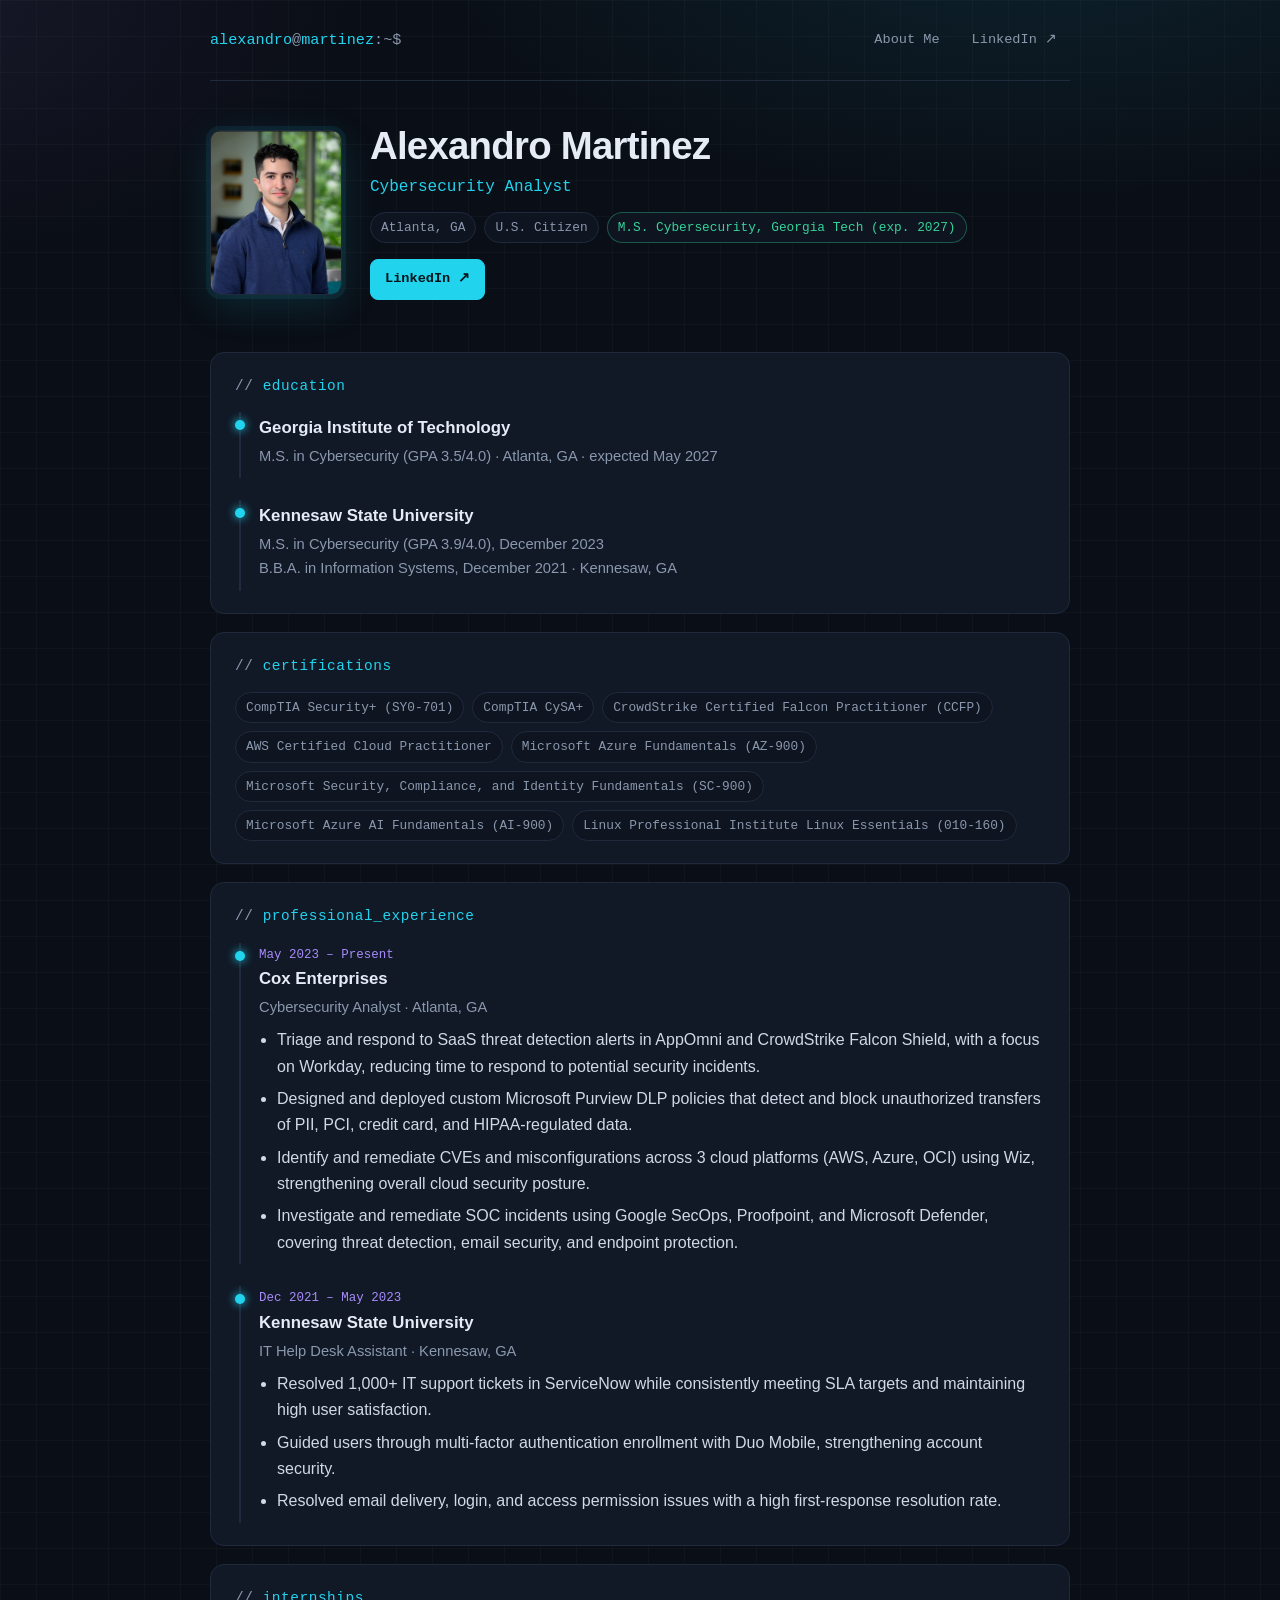
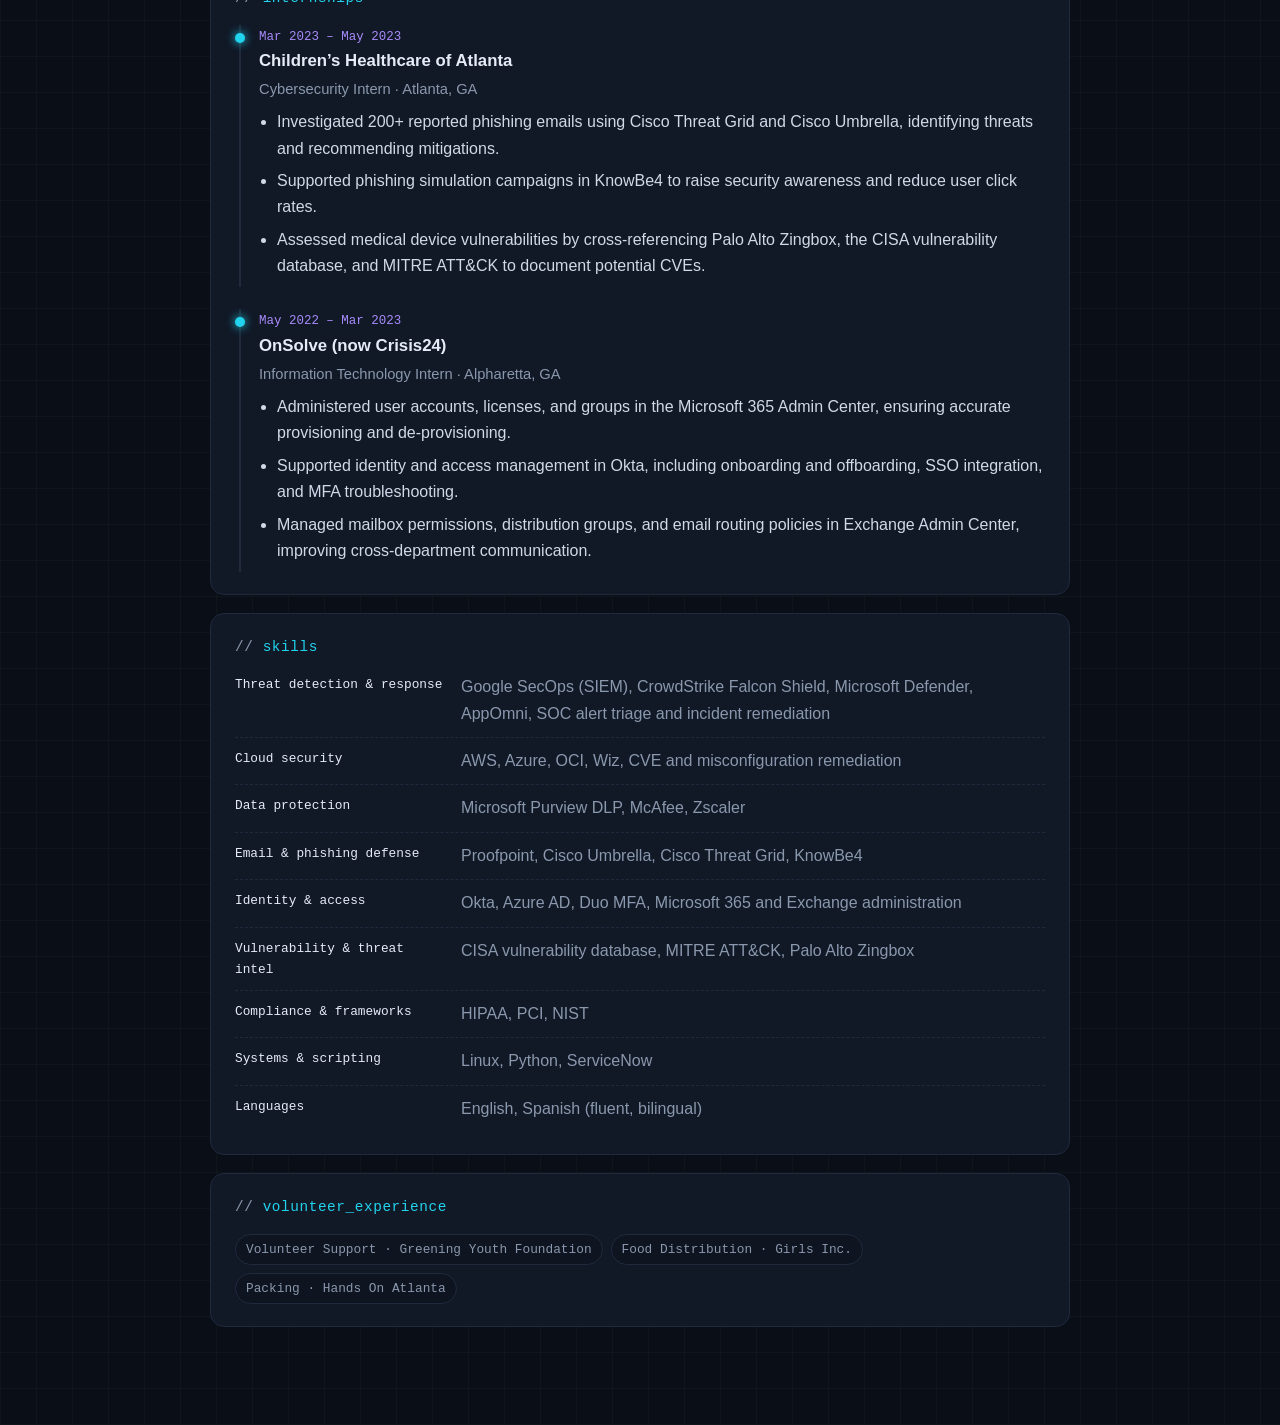
==== index.html @ a166cf9b "Update education and experience sections in index.html" ====
<!DOCTYPE html>
<html lang="en">
<head>
  <meta charset="utf-8">
  <meta name="viewport" content="width=device-width, initial-scale=1, viewport-fit=cover">
  <title>Alexandro Martinez</title>
  <link rel="stylesheet" href="style.css">
</head>
<body>
<div class="wrap">
  <header class="top">
    <a class="brand" href="index.html">alexandro<span>@</span>martinez<span>:~$</span></a>
    <nav>
      <a href="about.html">About Me</a>
      <a href="https://www.linkedin.com/in/alexandromartinez-cybersecurity" target="_blank" rel="noopener">LinkedIn ↗</a>
    </nav>
  </header>
  <div class="hero">
    <img src="IMG_0209.jpg" alt="Photo of Alexandro Martinez">
    <div>
      <h1>Alexandro Martinez</h1>
      <p class="tag">Cybersecurity Analyst</p>
      <ul class="chips">
      <li class="chip">Atlanta, GA</li>
      <li class="chip">U.S. Citizen</li>
      <li class="chip hl">M.S. Cybersecurity, Georgia Tech (exp. 2027)</li>
      </ul>
    <div class="btns">
      <a class="btn p" href="https://www.linkedin.com/in/alexandromartinez-cybersecurity" target="_blank" rel="noopener">LinkedIn ↗</a>
    </div>
    </div>
  </div>

  <section class="card">
    <h2>education</h2>
    <div class="job"><h3>Georgia Institute of Technology</h3><p class="sub">M.S. in Cybersecurity (GPA 3.5/4.0) · Atlanta, GA · expected May 2027</p></div>
    <div class="job"><h3>Kennesaw State University</h3><p class="sub">M.S. in Cybersecurity (GPA 3.9/4.0), December 2023<br>B.B.A. in Information Systems, December 2021 · Kennesaw, GA</p></div>
  </section>

  <section class="card">
    <h2>certifications</h2>
    <ul class="chips">
      <li class="chip">CompTIA Security+ (SY0-701)</li>
      <li class="chip">CompTIA CySA+</li>
      <li class="chip">CrowdStrike Certified Falcon Practitioner (CCFP)</li>
      <li class="chip">AWS Certified Cloud Practitioner</li>
      <li class="chip">Microsoft Azure Fundamentals (AZ-900)</li>
      <li class="chip">Microsoft Security, Compliance, and Identity Fundamentals (SC-900)</li>
      <li class="chip">Microsoft Azure AI Fundamentals (AI-900)</li>
      <li class="chip">Linux Professional Institute Linux Essentials (010-160)</li>
    </ul>
  </section>

  <section class="card">
    <h2>professional_experience</h2>
      <div class="job">
        <div class="when">May 2023 – Present</div>
        <h3>Cox Enterprises</h3>
        <p class="sub">Cybersecurity Analyst · Atlanta, GA</p>
        <ul class="b">
          <li>Triage and respond to SaaS threat detection alerts in AppOmni and CrowdStrike Falcon Shield, with a focus on Workday, reducing time to respond to potential security incidents.</li>
          <li>Designed and deployed custom Microsoft Purview DLP policies that detect and block unauthorized transfers of PII, PCI, credit card, and HIPAA-regulated data.</li>
          <li>Identify and remediate CVEs and misconfigurations across 3 cloud platforms (AWS, Azure, OCI) using Wiz, strengthening overall cloud security posture.</li>
          <li>Investigate and remediate SOC incidents using Google SecOps, Proofpoint, and Microsoft Defender, covering threat detection, email security, and endpoint protection.</li>
        </ul>
      </div>
      <div class="job">
        <div class="when">Dec 2021 – May 2023</div>
        <h3>Kennesaw State University</h3>
        <p class="sub">IT Help Desk Assistant · Kennesaw, GA</p>
        <ul class="b">
          <li>Resolved 1,000+ IT support tickets in ServiceNow while consistently meeting SLA targets and maintaining high user satisfaction.</li>
          <li>Guided users through multi-factor authentication enrollment with Duo Mobile, strengthening account security.</li>
          <li>Resolved email delivery, login, and access permission issues with a high first-response resolution rate.</li>
        </ul>
      </div>
  </section>

  <section class="card">
    <h2>internships</h2>
      <div class="job">
        <div class="when">Mar 2023 – May 2023</div>
        <h3>Children’s Healthcare of Atlanta</h3>
        <p class="sub">Cybersecurity Intern · Atlanta, GA</p>
        <ul class="b">
          <li>Investigated 200+ reported phishing emails using Cisco Threat Grid and Cisco Umbrella, identifying threats and recommending mitigations.</li>
          <li>Supported phishing simulation campaigns in KnowBe4 to raise security awareness and reduce user click rates.</li>
          <li>Assessed medical device vulnerabilities by cross-referencing Palo Alto Zingbox, the CISA vulnerability database, and MITRE ATT&amp;CK to document potential CVEs.</li>
        </ul>
      </div>
      <div class="job">
        <div class="when">May 2022 – Mar 2023</div>
        <h3>OnSolve (now Crisis24)</h3>
        <p class="sub">Information Technology Intern · Alpharetta, GA</p>
        <ul class="b">
          <li>Administered user accounts, licenses, and groups in the Microsoft 365 Admin Center, ensuring accurate provisioning and de-provisioning.</li>
          <li>Supported identity and access management in Okta, including onboarding and offboarding, SSO integration, and MFA troubleshooting.</li>
          <li>Managed mailbox permissions, distribution groups, and email routing policies in Exchange Admin Center, improving cross-department communication.</li>
        </ul>
      </div>
  </section>

  <section class="card">
    <h2>skills</h2>
      <div class="skill"><b>Threat detection &amp; response</b><span>Google SecOps (SIEM), CrowdStrike Falcon Shield, Microsoft Defender, AppOmni, SOC alert triage and incident remediation</span></div>
      <div class="skill"><b>Cloud security</b><span>AWS, Azure, OCI, Wiz, CVE and misconfiguration remediation</span></div>
      <div class="skill"><b>Data protection</b><span>Microsoft Purview DLP, McAfee, Zscaler</span></div>
      <div class="skill"><b>Email &amp; phishing defense</b><span>Proofpoint, Cisco Umbrella, Cisco Threat Grid, KnowBe4</span></div>
      <div class="skill"><b>Identity &amp; access</b><span>Okta, Azure AD, Duo MFA, Microsoft 365 and Exchange administration</span></div>
      <div class="skill"><b>Vulnerability &amp; threat intel</b><span>CISA vulnerability database, MITRE ATT&amp;CK, Palo Alto Zingbox</span></div>
      <div class="skill"><b>Compliance &amp; frameworks</b><span>HIPAA, PCI, NIST</span></div>
      <div class="skill"><b>Systems &amp; scripting</b><span>Linux, Python, ServiceNow</span></div>
      <div class="skill"><b>Languages</b><span>English, Spanish (fluent, bilingual)</span></div>
  </section>

  <section class="card">
    <h2>volunteer_experience</h2>
    <ul class="chips">
      <li class="chip">Volunteer Support · Greening Youth Foundation</li>
      <li class="chip">Food Distribution · Girls Inc.</li>
      <li class="chip">Packing · Hands On Atlanta</li>
    </ul>
  </section>
</div>
</body>
</html>
---- style.css ----
:root { --bg:#0a0e16; --panel:#111826; --panel2:#0e1420; --line:#1f2a3d; --text:#e5ecf6; --muted:#8a98ad; --cyan:#22d3ee; --violet:#a78bfa; --ok:#34d399; }
* { box-sizing: border-box; }
html { color-scheme: dark; background: var(--bg); }
body { margin:0; color:var(--text); font:16px/1.65 -apple-system,BlinkMacSystemFont,"Segoe UI",Inter,Helvetica,Arial,sans-serif;
  background: radial-gradient(900px 420px at 80% -80px, rgba(34,211,238,.10), transparent 70%), radial-gradient(700px 380px at -10% 0, rgba(167,139,250,.09), transparent 70%),
  linear-gradient(rgba(255,255,255,.025) 1px, transparent 1px) 0 0/100% 36px, linear-gradient(90deg, rgba(255,255,255,.025) 1px, transparent 1px) 0 0/36px 100%, var(--bg);
  padding-top: env(safe-area-inset-top,0px); padding-bottom: env(safe-area-inset-bottom,0px); min-height:100vh; }
.mono { font-family: ui-monospace,"SF Mono","Cascadia Code",Menlo,Consolas,monospace; }
.wrap { max-width:900px; margin:0 auto; padding:0 20px 80px; }
header.top { display:flex; align-items:center; justify-content:space-between; gap:16px; flex-wrap:wrap; padding:22px 0; border-bottom:1px solid var(--line); }
.brand { font-family:ui-monospace,Menlo,Consolas,monospace; color:var(--cyan); font-size:.95rem; text-decoration:none; }
.brand span { color:var(--muted); }
nav { display:flex; gap:6px; flex-wrap:wrap; }
nav a { font-family:ui-monospace,Menlo,Consolas,monospace; font-size:.85rem; color:var(--muted); text-decoration:none; padding:6px 12px; border:1px solid transparent; border-radius:6px; }
nav a:hover { color:var(--text); border-color:var(--line); }
nav a.on { color:var(--cyan); border-color:rgba(34,211,238,.35); background:rgba(34,211,238,.07); }
.hero { display:flex; gap:28px; align-items:center; flex-wrap:wrap; padding:44px 0 34px; }
.hero img { width:132px; aspect-ratio:4/5; height:auto; border-radius:10px; object-fit:cover; object-position:50% 20%; border:1px solid var(--line); box-shadow:0 0 0 4px rgba(34,211,238,.08), 0 10px 40px rgba(34,211,238,.15); }
h1 { font-size:2.4rem; line-height:1.1; margin:0 0 6px; letter-spacing:-.02em; }
.tag { font-family:ui-monospace,Menlo,Consolas,monospace; color:var(--cyan); margin:0 0 12px; }
.chips { display:flex; flex-wrap:wrap; gap:8px; margin:0; padding:0; list-style:none; }
.chip { font-family:ui-monospace,Menlo,Consolas,monospace; font-size:.8rem; padding:4px 10px; border:1px solid var(--line); border-radius:999px; background:var(--panel2); color:var(--muted); }
.chip.hl { color:var(--ok); border-color:rgba(52,211,153,.35); }
.btns { display:flex; gap:10px; flex-wrap:wrap; margin-top:16px; }
.btn { font-family:ui-monospace,Menlo,Consolas,monospace; font-size:.85rem; padding:8px 14px; border-radius:8px; text-decoration:none; border:1px solid var(--line); color:var(--text); background:var(--panel); }
.btn.p { background:var(--cyan); color:#04141a; border-color:var(--cyan); font-weight:600; }
.btn:hover { border-color:var(--cyan); }
section.card { background:var(--panel); border:1px solid var(--line); border-radius:14px; padding:22px 24px; margin:18px 0; }
h2 { font-family:ui-monospace,Menlo,Consolas,monospace; font-size:.9rem; font-weight:500; color:var(--cyan); margin:0 0 14px; letter-spacing:.04em; }
h2::before { content:"// "; color:var(--muted); }
h3 { font-size:1.05rem; margin:0; }
.sub { color:var(--muted); font-size:.92rem; margin:2px 0 8px; }
.job { border-left:2px solid var(--line); padding:2px 0 2px 18px; margin:0 0 22px 4px; position:relative; }
.job::before { content:""; position:absolute; left:-6px; top:8px; width:10px; height:10px; border-radius:50%; background:var(--cyan); box-shadow:0 0 10px var(--cyan); }
.job:last-child { margin-bottom:0; }
.when { font-family:ui-monospace,Menlo,Consolas,monospace; font-size:.78rem; color:var(--violet); }
ul.b { margin:8px 0 0; padding-left:18px; } ul.b li { margin-bottom:6px; color:#cfd9e8; }
.skill { display:grid; grid-template-columns:210px 1fr; gap:6px 16px; padding:10px 0; border-top:1px dashed var(--line); }
.skill:first-of-type { border-top:0; padding-top:0; }
.skill b { font-family:ui-monospace,Menlo,Consolas,monospace; font-size:.8rem; color:var(--text); font-weight:500; }
.skill span { color:var(--muted); }
.grid2 { display:grid; grid-template-columns:repeat(auto-fit,minmax(200px,1fr)); gap:12px; }
.mini { border:1px solid var(--line); border-radius:10px; padding:14px; background:var(--panel2); }
.mini b { display:block; color:var(--text); } .mini span { color:var(--muted); font-size:.92rem; }
.note { border:1px dashed rgba(34,211,238,.4); border-radius:10px; padding:14px 16px; color:var(--muted); }
label { display:block; font-family:ui-monospace,Menlo,Consolas,monospace; font-size:.8rem; color:var(--muted); margin:14px 0 6px; }
input[type=text], input[type=email], textarea { width:100%; background:var(--panel2); color:var(--text); border:1px solid var(--line); border-radius:8px; padding:10px 12px; font:inherit; }
input:focus, textarea:focus { outline:none; border-color:var(--cyan); box-shadow:0 0 0 3px rgba(34,211,238,.15); }
form .btn { margin-top:16px; cursor:pointer; }
a { color:var(--cyan); }
@media (max-width:620px){ .skill { grid-template-columns:1fr; } h1 { font-size:1.9rem; } }
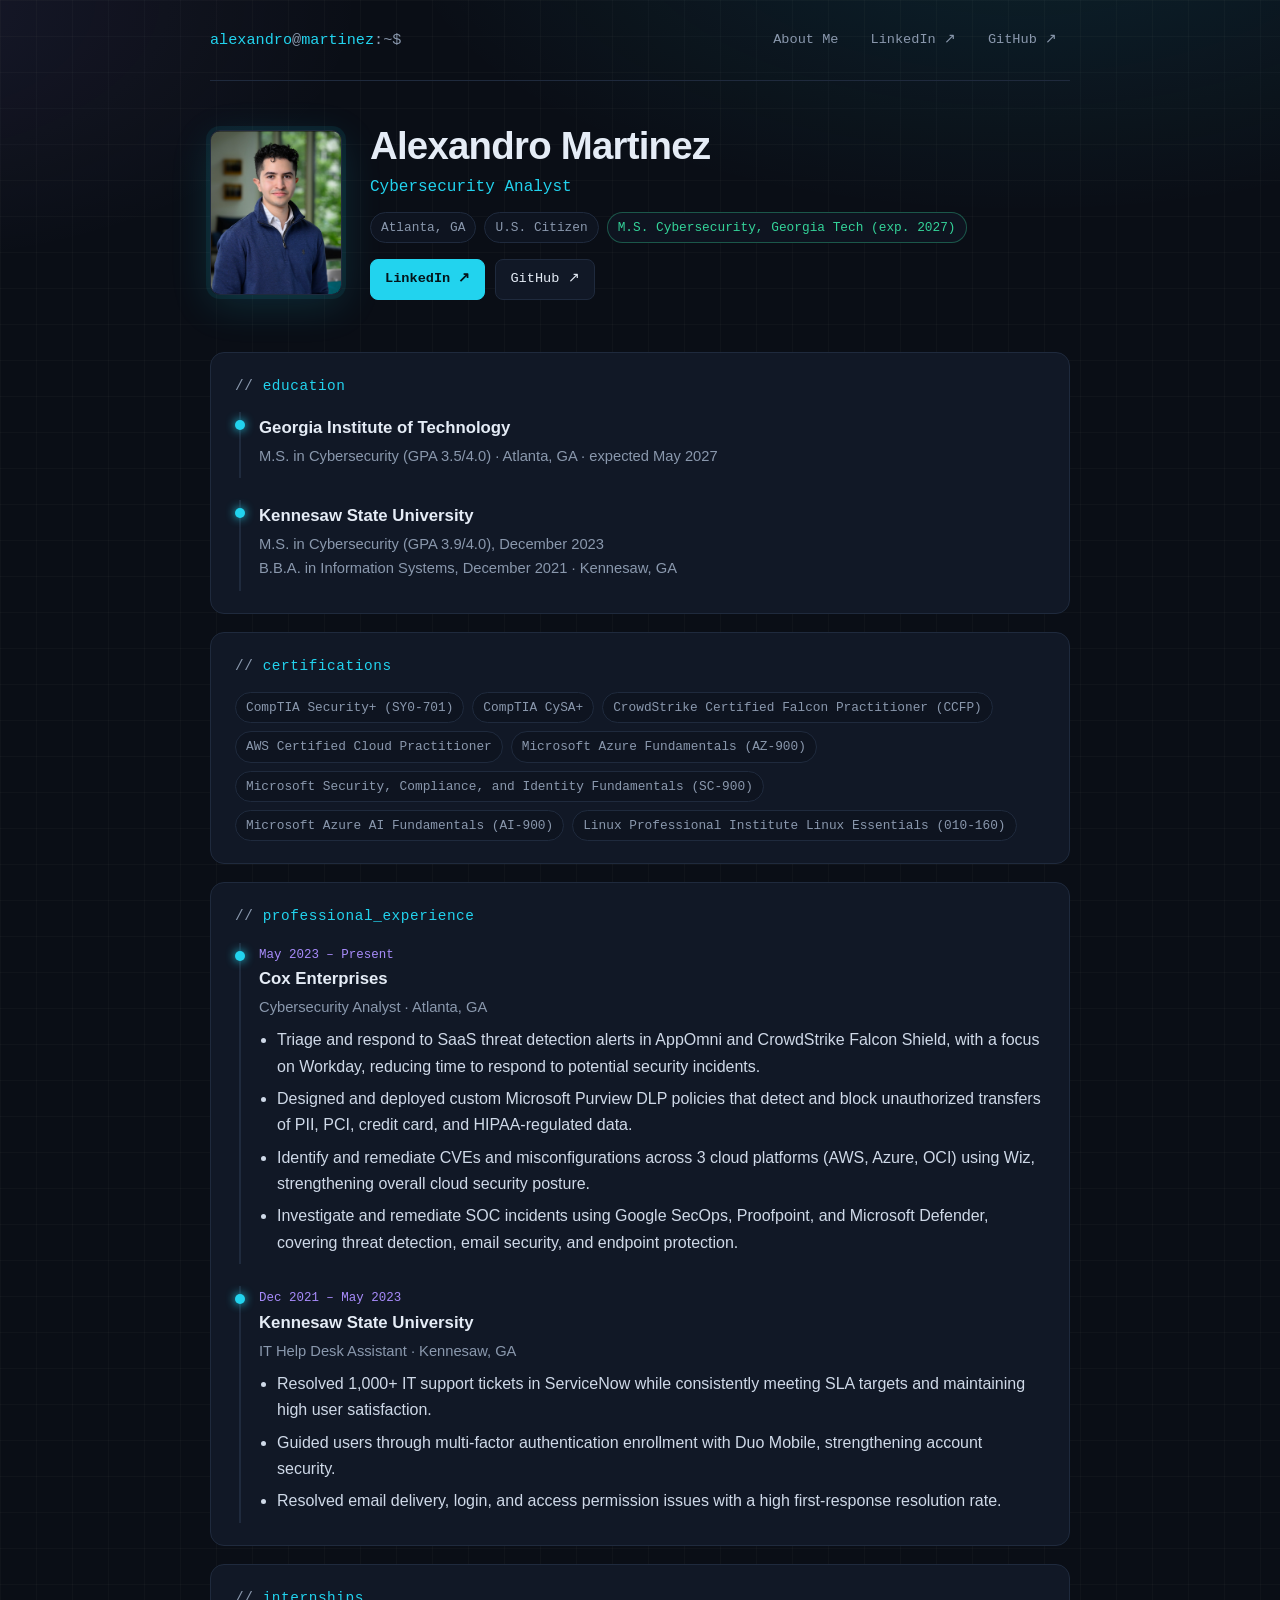
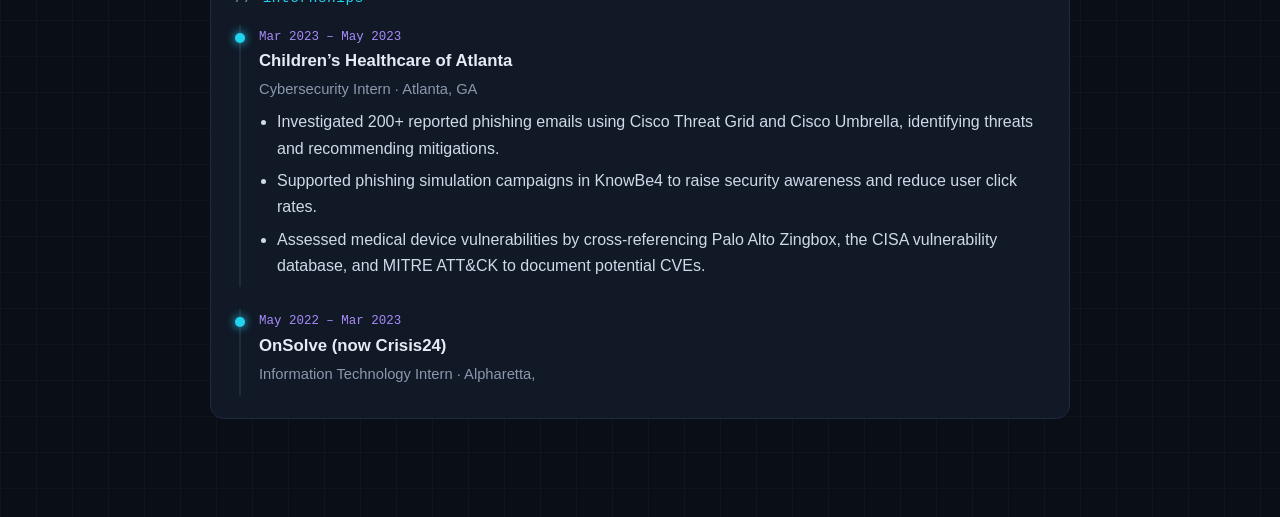
==== commit 73837b2d: "Update index.html" ====
--- a/index.html
+++ b/index.html
@@ -13,6 +13,7 @@
     <nav>
       <a href="about.html">About Me</a>
       <a href="https://www.linkedin.com/in/alexandromartinez-cybersecurity" target="_blank" rel="noopener">LinkedIn ↗</a>
+      <a href="https://github.com/alexandromartinez11" target="_blank" rel="noopener">GitHub ↗</a>
     </nav>
   </header>
   <div class="hero">
@@ -27,6 +28,7 @@
       </ul>
     <div class="btns">
       <a class="btn p" href="https://www.linkedin.com/in/alexandromartinez-cybersecurity" target="_blank" rel="noopener">LinkedIn ↗</a>
+      <a class="btn" href="https://github.com/alexandromartinez11" target="_blank" rel="noopener">GitHub ↗</a>
     </div>
     </div>
   </div>
@@ -91,36 +93,4 @@
       <div class="job">
         <div class="when">May 2022 – Mar 2023</div>
         <h3>OnSolve (now Crisis24)</h3>
-        <p class="sub">Information Technology Intern · Alpharetta, GA</p>
-        <ul class="b">
-          <li>Administered user accounts, licenses, and groups in the Microsoft 365 Admin Center, ensuring accurate provisioning and de-provisioning.</li>
-          <li>Supported identity and access management in Okta, including onboarding and offboarding, SSO integration, and MFA troubleshooting.</li>
-          <li>Managed mailbox permissions, distribution groups, and email routing policies in Exchange Admin Center, improving cross-department communication.</li>
-        </ul>
-      </div>
-  </section>
-
-  <section class="card">
-    <h2>skills</h2>
-      <div class="skill"><b>Threat detection &amp; response</b><span>Google SecOps (SIEM), CrowdStrike Falcon Shield, Microsoft Defender, AppOmni, SOC alert triage and incident remediation</span></div>
-      <div class="skill"><b>Cloud security</b><span>AWS, Azure, OCI, Wiz, CVE and misconfiguration remediation</span></div>
-      <div class="skill"><b>Data protection</b><span>Microsoft Purview DLP, McAfee, Zscaler</span></div>
-      <div class="skill"><b>Email &amp; phishing defense</b><span>Proofpoint, Cisco Umbrella, Cisco Threat Grid, KnowBe4</span></div>
-      <div class="skill"><b>Identity &amp; access</b><span>Okta, Azure AD, Duo MFA, Microsoft 365 and Exchange administration</span></div>
-      <div class="skill"><b>Vulnerability &amp; threat intel</b><span>CISA vulnerability database, MITRE ATT&amp;CK, Palo Alto Zingbox</span></div>
-      <div class="skill"><b>Compliance &amp; frameworks</b><span>HIPAA, PCI, NIST</span></div>
-      <div class="skill"><b>Systems &amp; scripting</b><span>Linux, Python, ServiceNow</span></div>
-      <div class="skill"><b>Languages</b><span>English, Spanish (fluent, bilingual)</span></div>
-  </section>
-
-  <section class="card">
-    <h2>volunteer_experience</h2>
-    <ul class="chips">
-      <li class="chip">Volunteer Support · Greening Youth Foundation</li>
-      <li class="chip">Food Distribution · Girls Inc.</li>
-      <li class="chip">Packing · Hands On Atlanta</li>
-    </ul>
-  </section>
-</div>
-</body>
-</html>
+        <p class="sub">Information Technology Intern · Alpharetta,
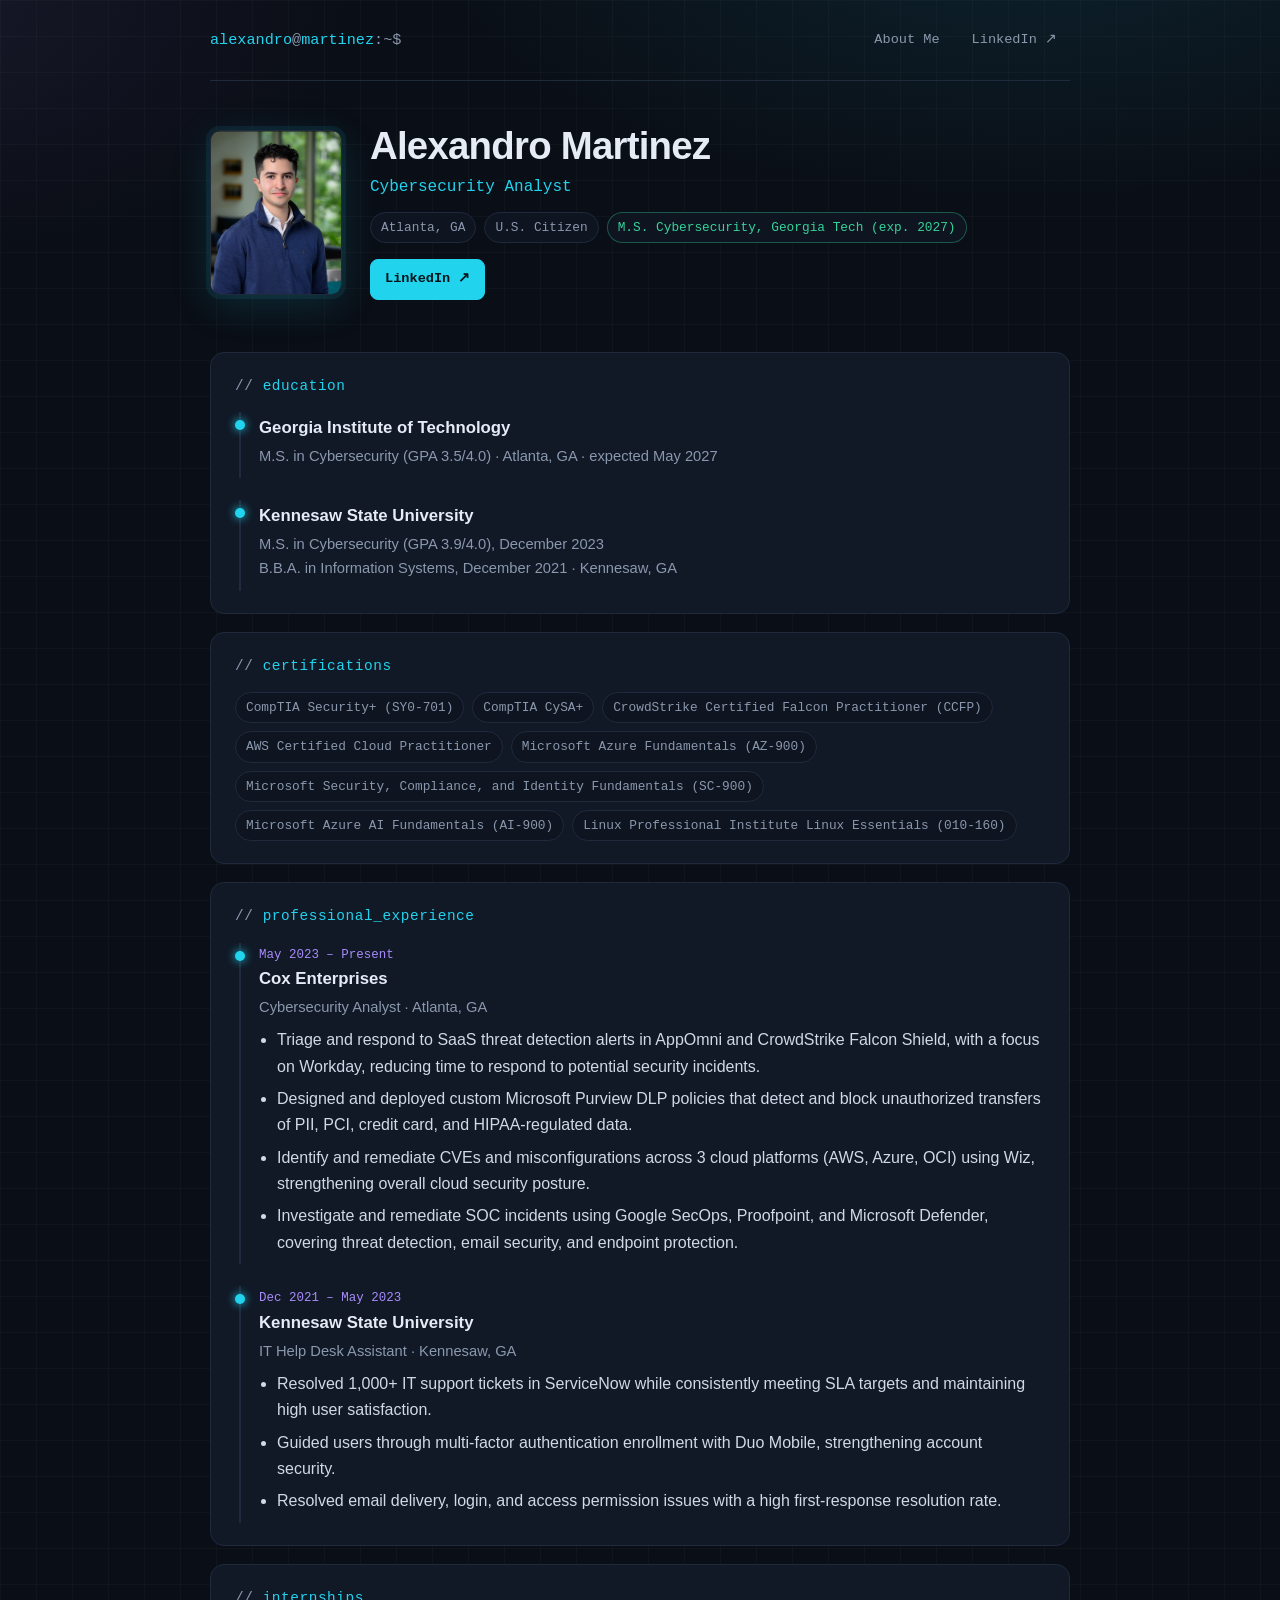
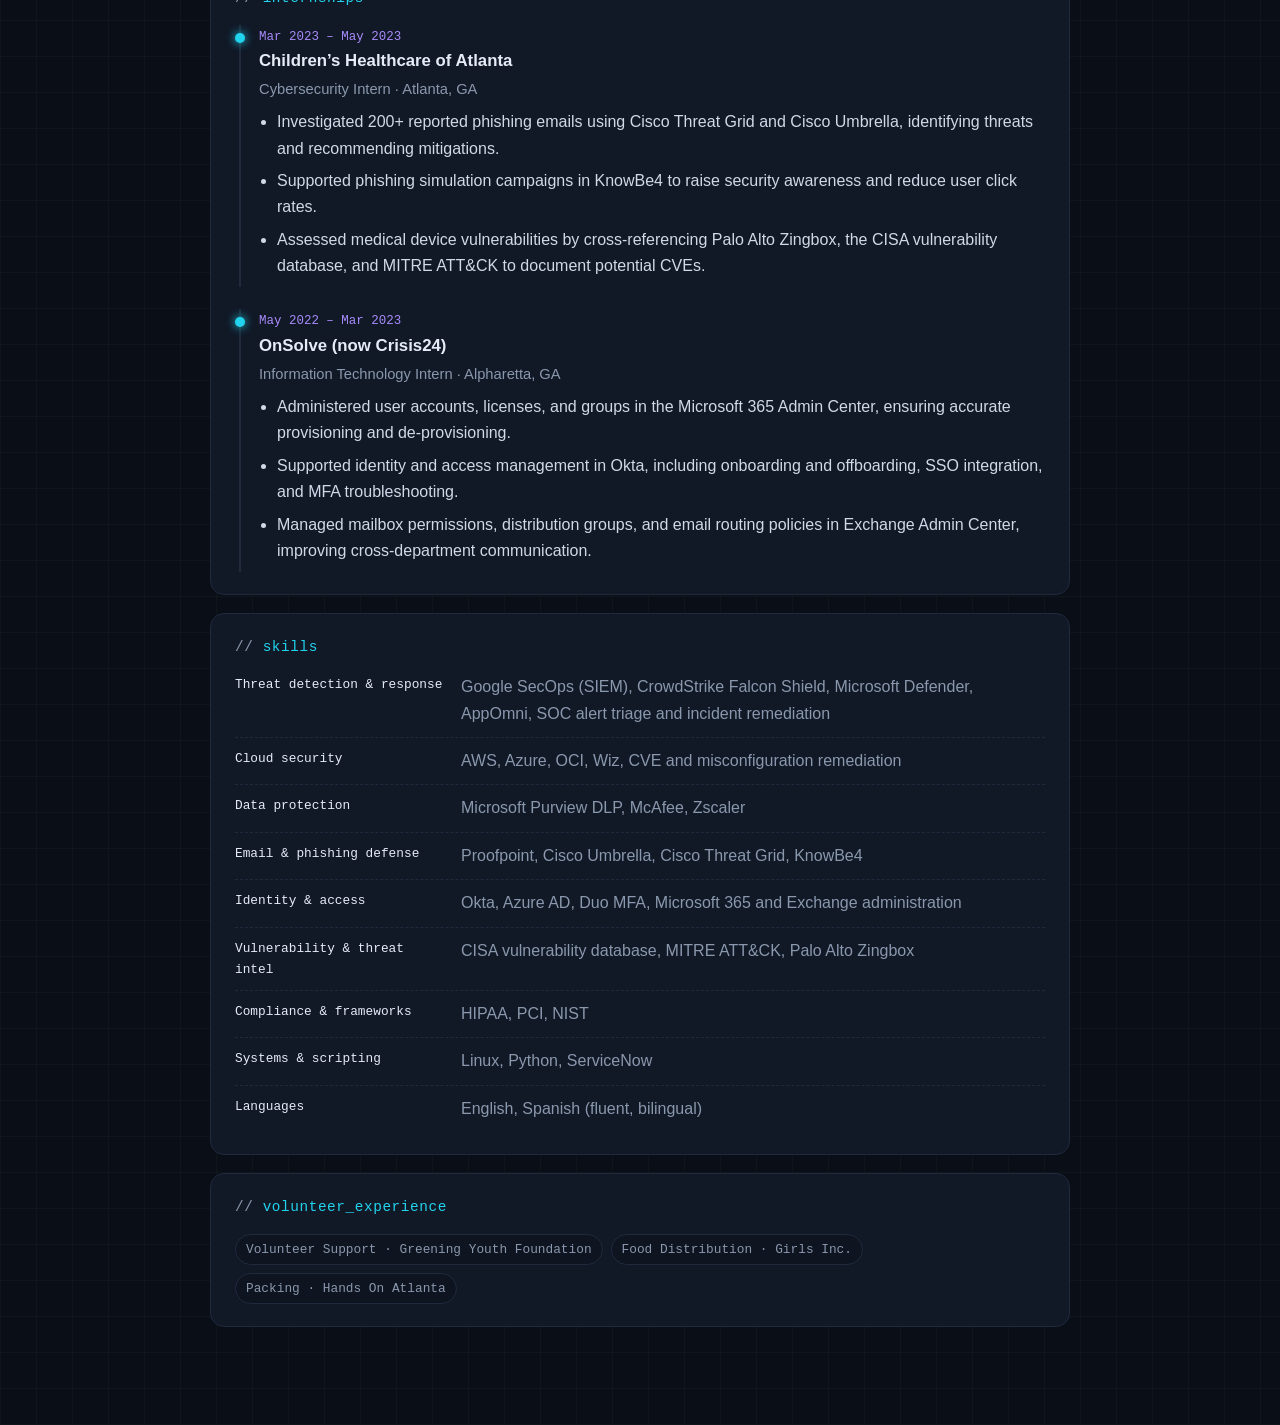
==== commit dc2bc157: "Remove GitHub links from index.html Removed GitHub links from the navigation and buttons." ====
--- a/index.html
+++ b/index.html
@@ -13,7 +13,6 @@
     <nav>
       <a href="about.html">About Me</a>
       <a href="https://www.linkedin.com/in/alexandromartinez-cybersecurity" target="_blank" rel="noopener">LinkedIn ↗</a>
-      <a href="https://github.com/alexandromartinez11" target="_blank" rel="noopener">GitHub ↗</a>
     </nav>
   </header>
   <div class="hero">
@@ -28,7 +27,6 @@
       </ul>
     <div class="btns">
       <a class="btn p" href="https://www.linkedin.com/in/alexandromartinez-cybersecurity" target="_blank" rel="noopener">LinkedIn ↗</a>
-      <a class="btn" href="https://github.com/alexandromartinez11" target="_blank" rel="noopener">GitHub ↗</a>
     </div>
     </div>
   </div>
@@ -93,4 +91,36 @@
       <div class="job">
         <div class="when">May 2022 – Mar 2023</div>
         <h3>OnSolve (now Crisis24)</h3>
-        <p class="sub">Information Technology Intern · Alpharetta,
+        <p class="sub">Information Technology Intern · Alpharetta, GA</p>
+        <ul class="b">
+          <li>Administered user accounts, licenses, and groups in the Microsoft 365 Admin Center, ensuring accurate provisioning and de-provisioning.</li>
+          <li>Supported identity and access management in Okta, including onboarding and offboarding, SSO integration, and MFA troubleshooting.</li>
+          <li>Managed mailbox permissions, distribution groups, and email routing policies in Exchange Admin Center, improving cross-department communication.</li>
+        </ul>
+      </div>
+  </section>
+
+  <section class="card">
+    <h2>skills</h2>
+      <div class="skill"><b>Threat detection &amp; response</b><span>Google SecOps (SIEM), CrowdStrike Falcon Shield, Microsoft Defender, AppOmni, SOC alert triage and incident remediation</span></div>
+      <div class="skill"><b>Cloud security</b><span>AWS, Azure, OCI, Wiz, CVE and misconfiguration remediation</span></div>
+      <div class="skill"><b>Data protection</b><span>Microsoft Purview DLP, McAfee, Zscaler</span></div>
+      <div class="skill"><b>Email &amp; phishing defense</b><span>Proofpoint, Cisco Umbrella, Cisco Threat Grid, KnowBe4</span></div>
+      <div class="skill"><b>Identity &amp; access</b><span>Okta, Azure AD, Duo MFA, Microsoft 365 and Exchange administration</span></div>
+      <div class="skill"><b>Vulnerability &amp; threat intel</b><span>CISA vulnerability database, MITRE ATT&amp;CK, Palo Alto Zingbox</span></div>
+      <div class="skill"><b>Compliance &amp; frameworks</b><span>HIPAA, PCI, NIST</span></div>
+      <div class="skill"><b>Systems &amp; scripting</b><span>Linux, Python, ServiceNow</span></div>
+      <div class="skill"><b>Languages</b><span>English, Spanish (fluent, bilingual)</span></div>
+  </section>
+
+  <section class="card">
+    <h2>volunteer_experience</h2>
+    <ul class="chips">
+      <li class="chip">Volunteer Support · Greening Youth Foundation</li>
+      <li class="chip">Food Distribution · Girls Inc.</li>
+      <li class="chip">Packing · Hands On Atlanta</li>
+    </ul>
+  </section>
+</div>
+</body>
+</html>
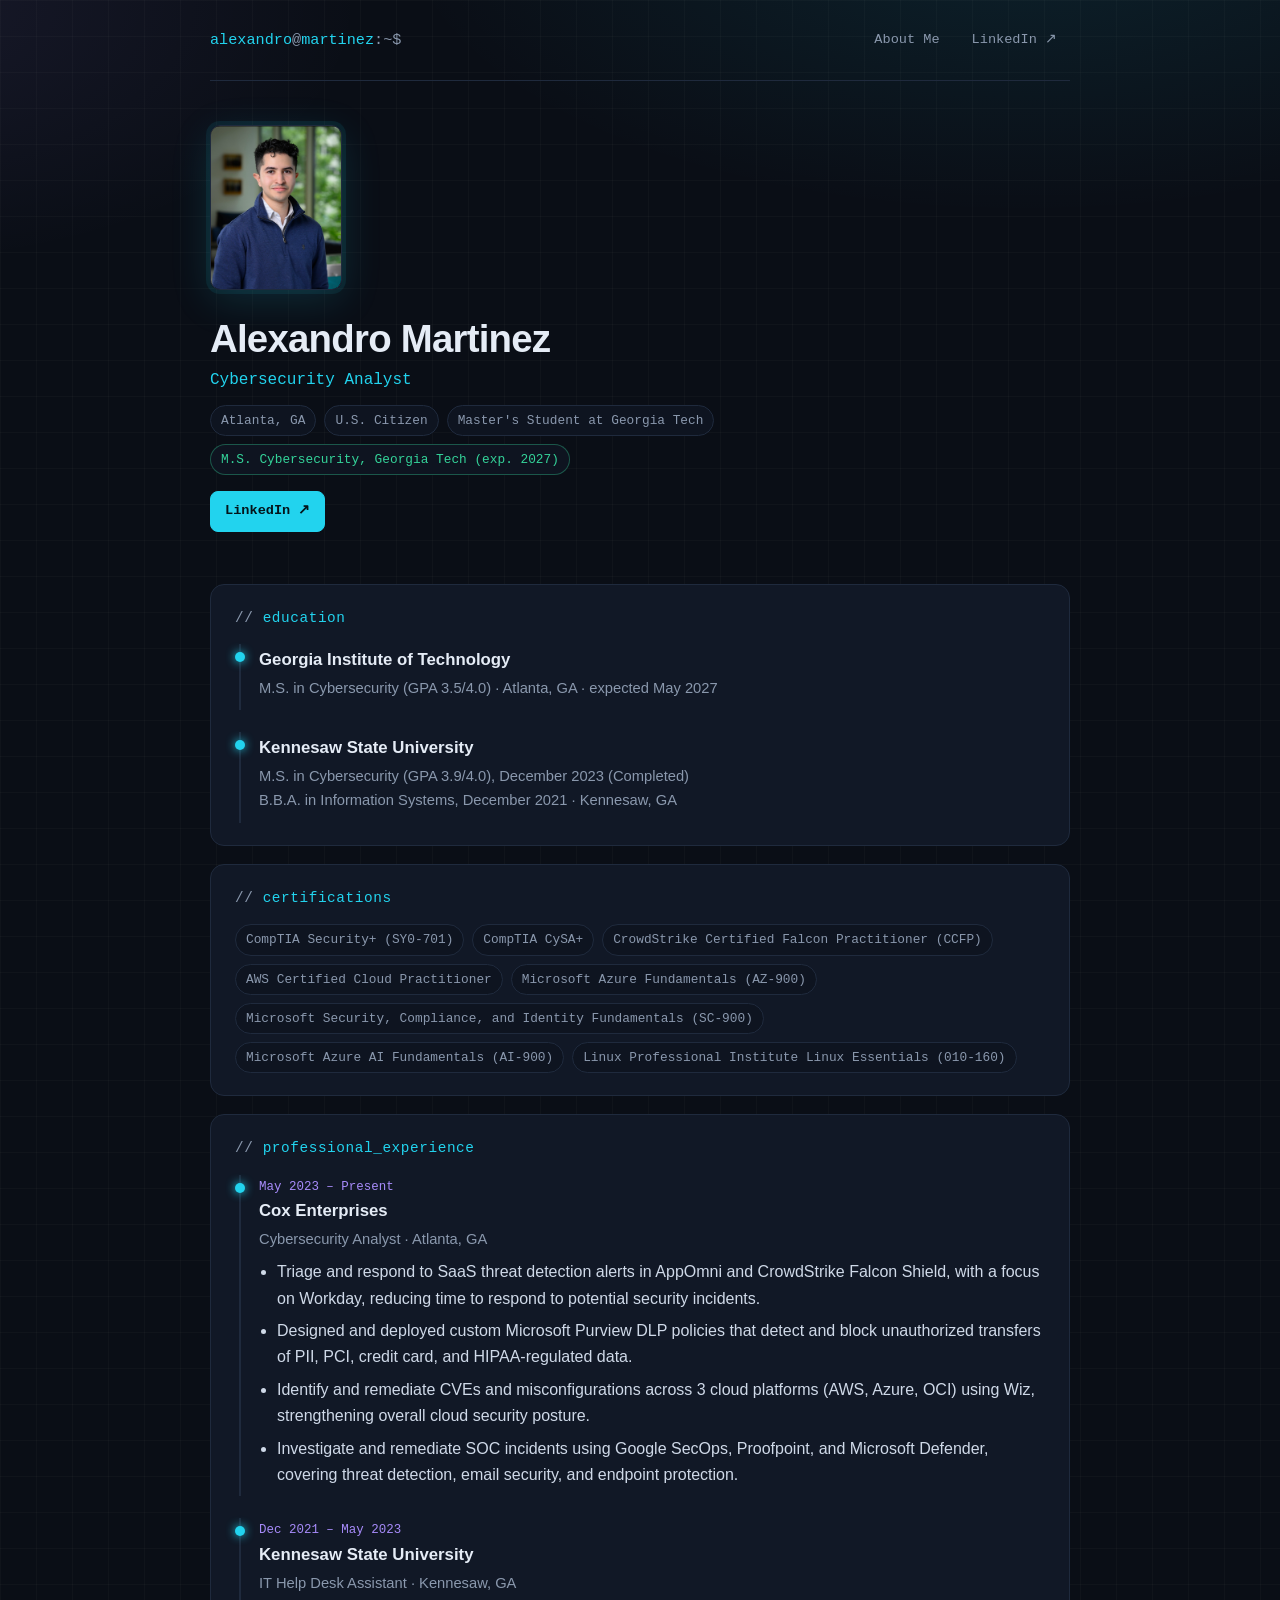
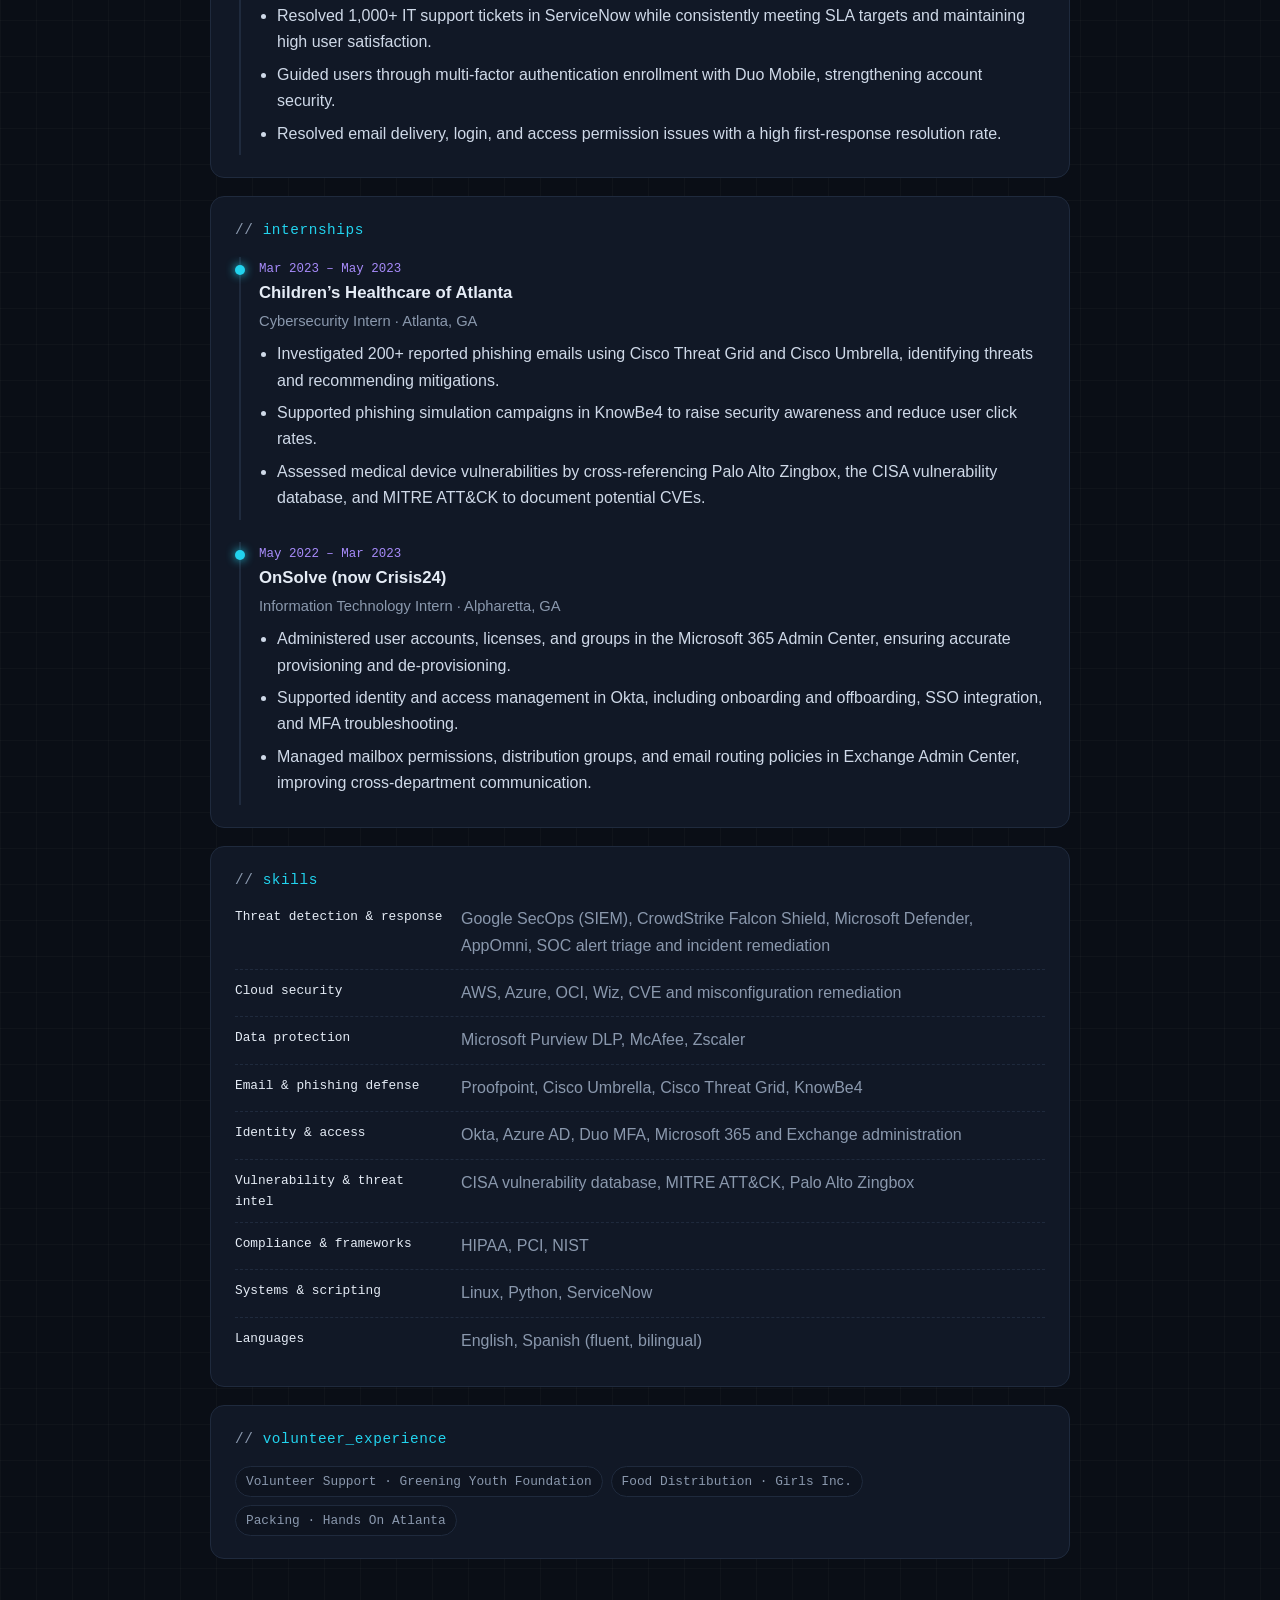
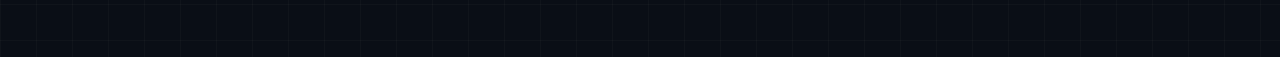
==== commit e3249346: "Update education status for Kennesaw State University Updated education details for Kennesaw State U" ====
--- a/index.html
+++ b/index.html
@@ -23,6 +23,7 @@
       <ul class="chips">
       <li class="chip">Atlanta, GA</li>
       <li class="chip">U.S. Citizen</li>
+      <li class="chip">Master's Student at Georgia Tech</li>
       <li class="chip hl">M.S. Cybersecurity, Georgia Tech (exp. 2027)</li>
       </ul>
     <div class="btns">
@@ -34,7 +35,7 @@
   <section class="card">
     <h2>education</h2>
     <div class="job"><h3>Georgia Institute of Technology</h3><p class="sub">M.S. in Cybersecurity (GPA 3.5/4.0) · Atlanta, GA · expected May 2027</p></div>
-    <div class="job"><h3>Kennesaw State University</h3><p class="sub">M.S. in Cybersecurity (GPA 3.9/4.0), December 2023<br>B.B.A. in Information Systems, December 2021 · Kennesaw, GA</p></div>
+    <div class="job"><h3>Kennesaw State University</h3><p class="sub">M.S. in Cybersecurity (GPA 3.9/4.0), December 2023 (Completed)<br>B.B.A. in Information Systems, December 2021 · Kennesaw, GA</p></div>
   </section>
 
   <section class="card">
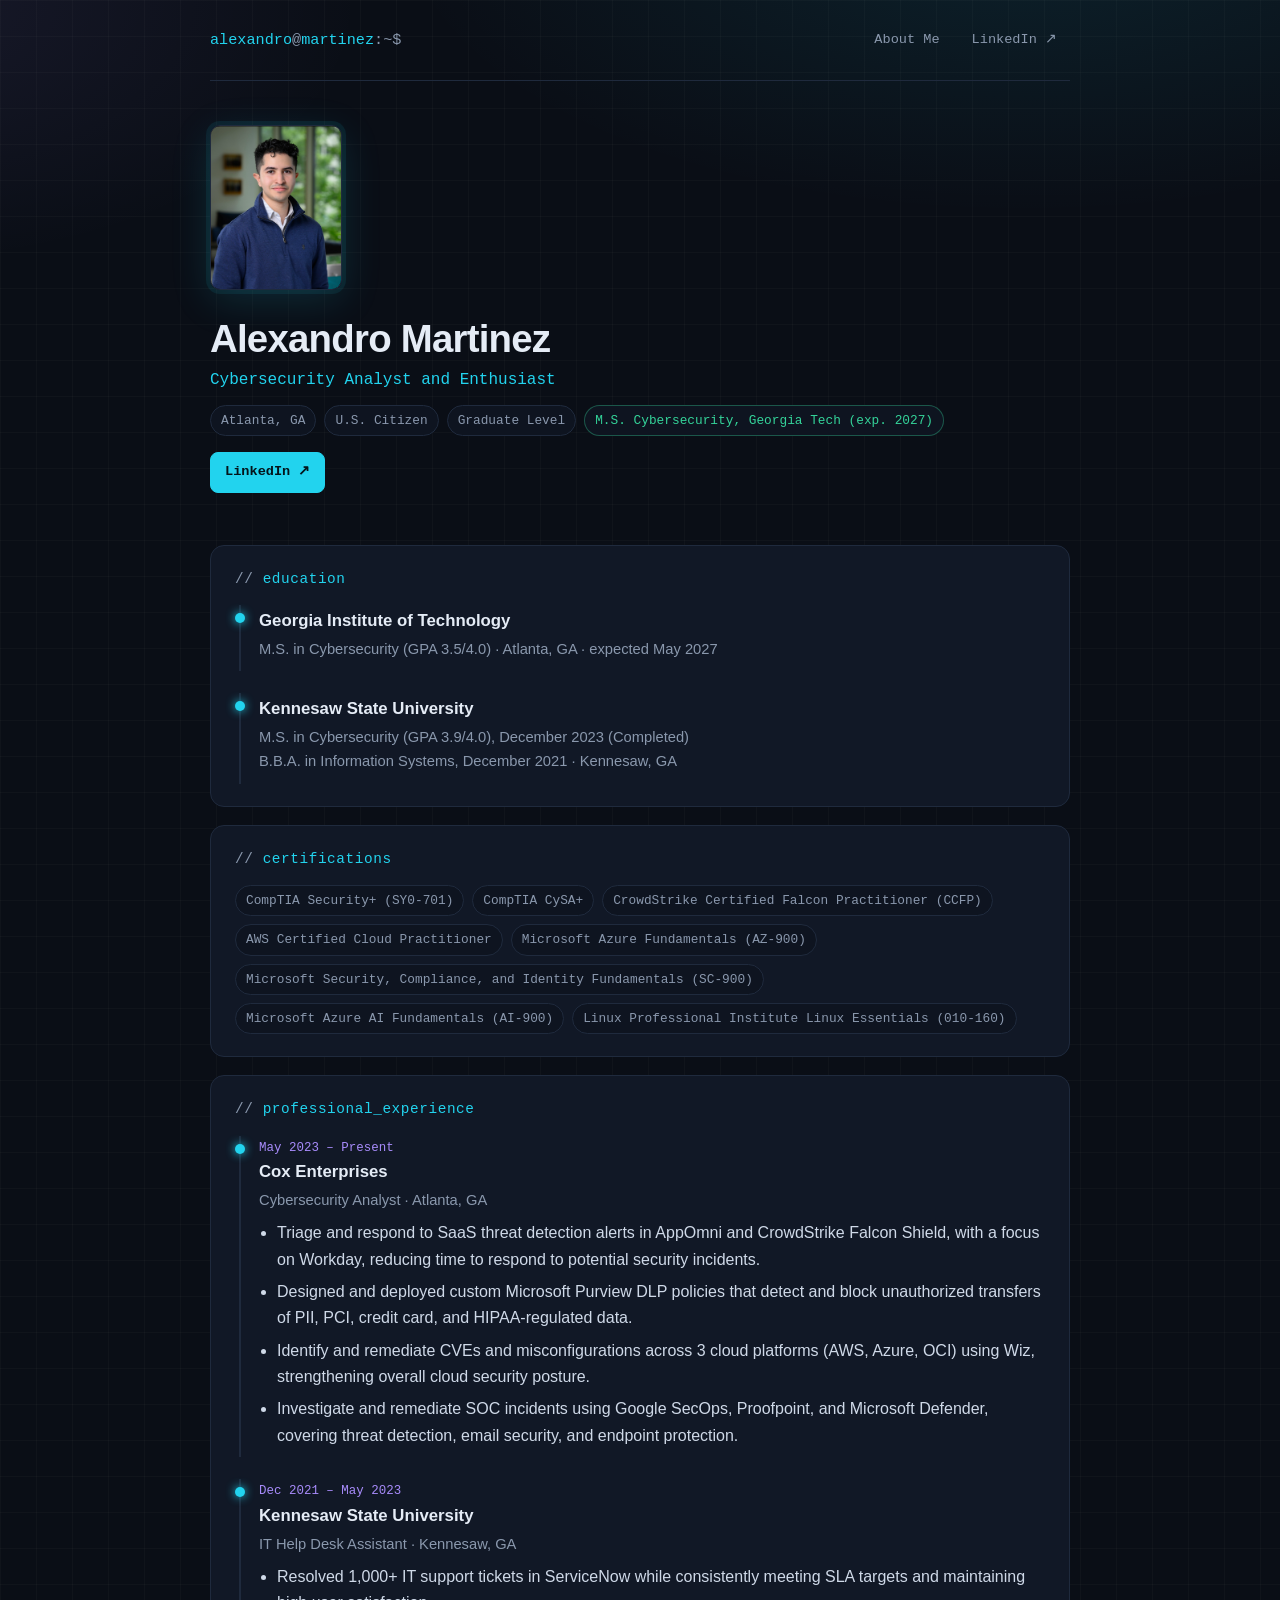
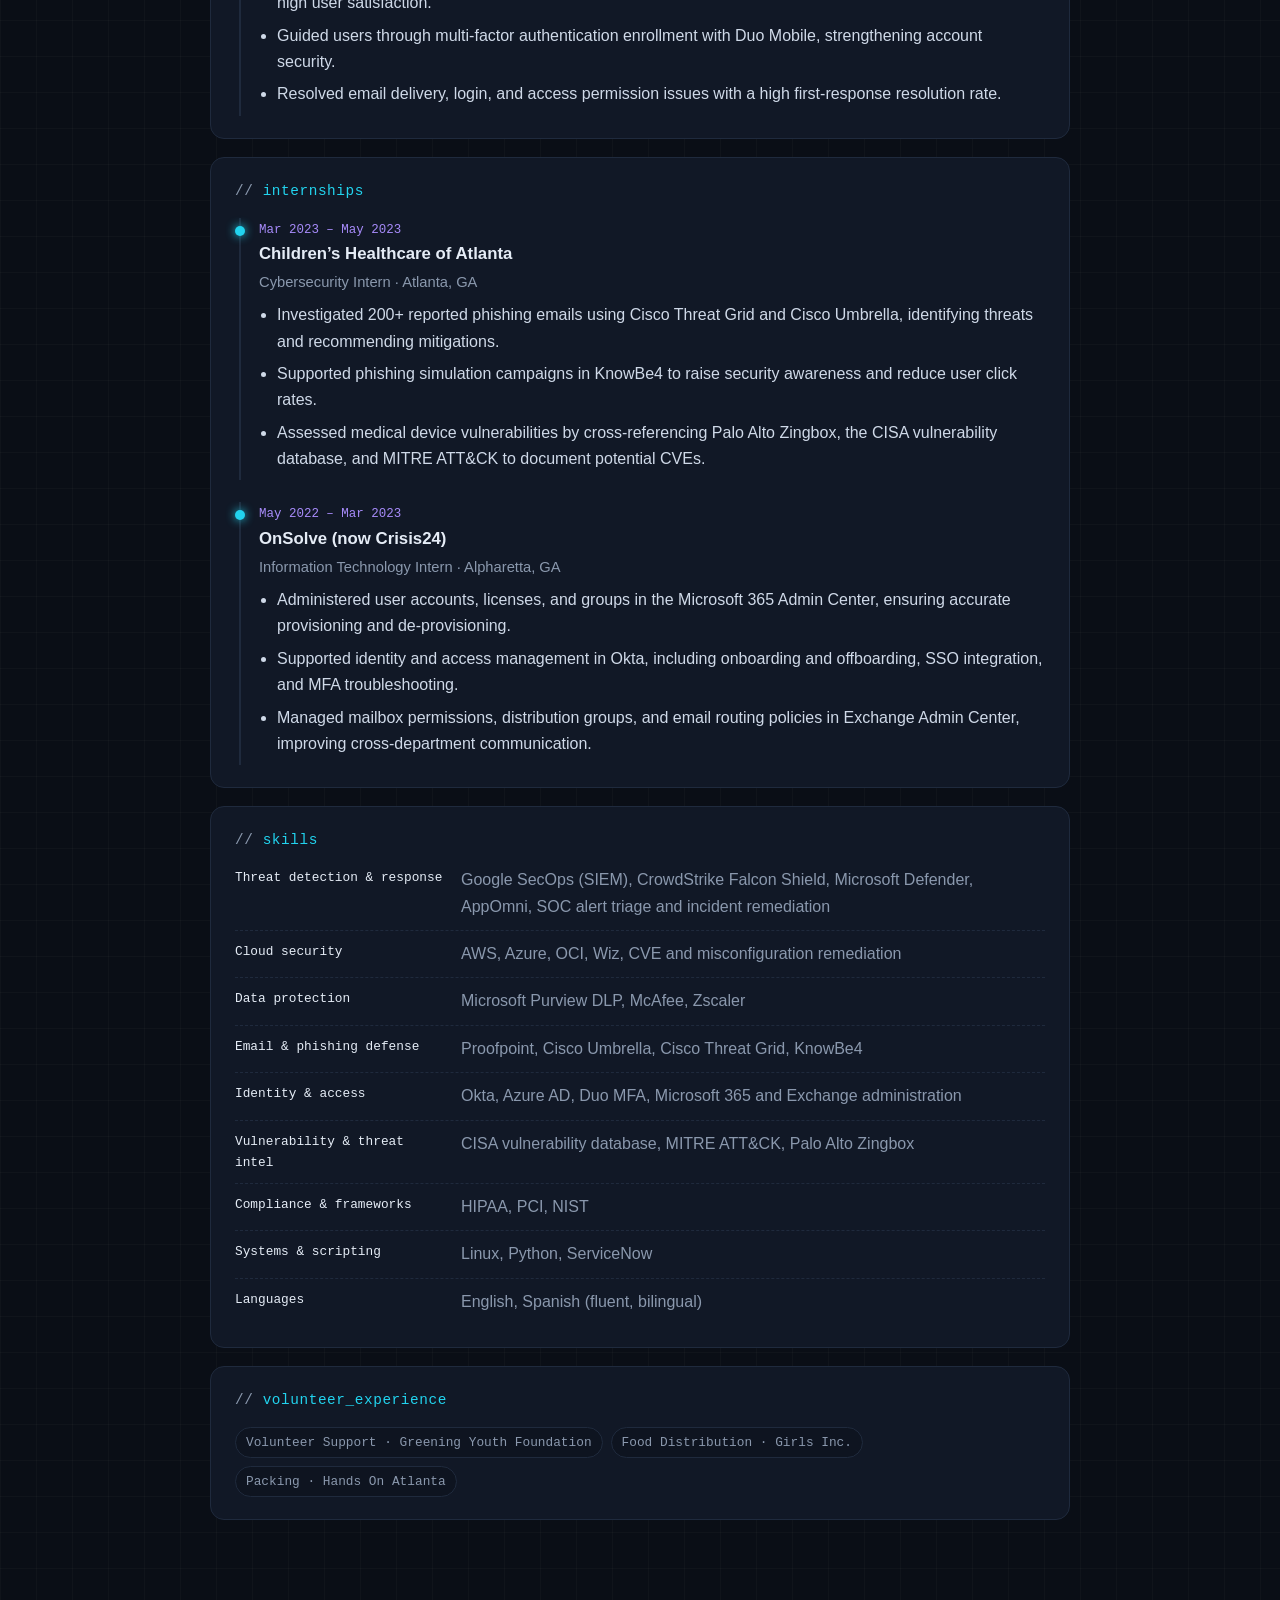
==== commit 1d92c460: "Update job title and education level in index.html" ====
--- a/index.html
+++ b/index.html
@@ -19,11 +19,11 @@
     <img src="IMG_0209.jpg" alt="Photo of Alexandro Martinez">
     <div>
       <h1>Alexandro Martinez</h1>
-      <p class="tag">Cybersecurity Analyst</p>
+      <p class="tag">Cybersecurity Analyst and Enthusiast</p>
       <ul class="chips">
       <li class="chip">Atlanta, GA</li>
       <li class="chip">U.S. Citizen</li>
-      <li class="chip">Master's Student at Georgia Tech</li>
+      <li class="chip">Graduate Level</li>
       <li class="chip hl">M.S. Cybersecurity, Georgia Tech (exp. 2027)</li>
       </ul>
     <div class="btns">
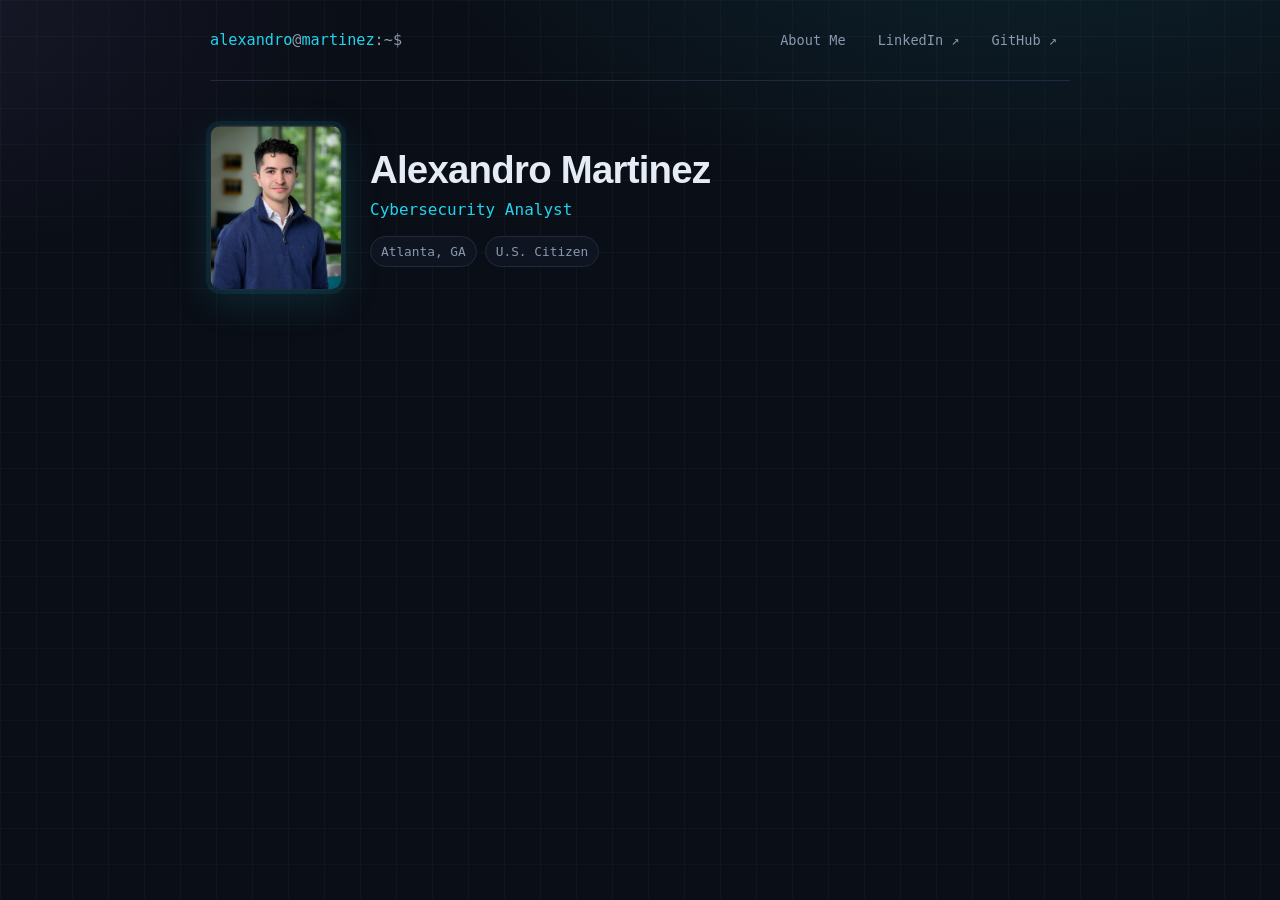
==== commit f4030ecb: "Update profile details and add GitHub link Removed extra details from the profile and updated the Gi" ====
--- a/index.html
+++ b/index.html
@@ -13,115 +13,14 @@
     <nav>
       <a href="about.html">About Me</a>
       <a href="https://www.linkedin.com/in/alexandromartinez-cybersecurity" target="_blank" rel="noopener">LinkedIn ↗</a>
+      <a href="https://github.com/alexandromartinez11" target="_blank" rel="noopener">GitHub ↗</a>
     </nav>
   </header>
   <div class="hero">
     <img src="IMG_0209.jpg" alt="Photo of Alexandro Martinez">
     <div>
       <h1>Alexandro Martinez</h1>
-      <p class="tag">Cybersecurity Analyst and Enthusiast</p>
+      <p class="tag">Cybersecurity Analyst</p>
       <ul class="chips">
       <li class="chip">Atlanta, GA</li>
       <li class="chip">U.S. Citizen</li>
-      <li class="chip">Graduate Level</li>
-      <li class="chip hl">M.S. Cybersecurity, Georgia Tech (exp. 2027)</li>
-      </ul>
-    <div class="btns">
-      <a class="btn p" href="https://www.linkedin.com/in/alexandromartinez-cybersecurity" target="_blank" rel="noopener">LinkedIn ↗</a>
-    </div>
-    </div>
-  </div>
-
-  <section class="card">
-    <h2>education</h2>
-    <div class="job"><h3>Georgia Institute of Technology</h3><p class="sub">M.S. in Cybersecurity (GPA 3.5/4.0) · Atlanta, GA · expected May 2027</p></div>
-    <div class="job"><h3>Kennesaw State University</h3><p class="sub">M.S. in Cybersecurity (GPA 3.9/4.0), December 2023 (Completed)<br>B.B.A. in Information Systems, December 2021 · Kennesaw, GA</p></div>
-  </section>
-
-  <section class="card">
-    <h2>certifications</h2>
-    <ul class="chips">
-      <li class="chip">CompTIA Security+ (SY0-701)</li>
-      <li class="chip">CompTIA CySA+</li>
-      <li class="chip">CrowdStrike Certified Falcon Practitioner (CCFP)</li>
-      <li class="chip">AWS Certified Cloud Practitioner</li>
-      <li class="chip">Microsoft Azure Fundamentals (AZ-900)</li>
-      <li class="chip">Microsoft Security, Compliance, and Identity Fundamentals (SC-900)</li>
-      <li class="chip">Microsoft Azure AI Fundamentals (AI-900)</li>
-      <li class="chip">Linux Professional Institute Linux Essentials (010-160)</li>
-    </ul>
-  </section>
-
-  <section class="card">
-    <h2>professional_experience</h2>
-      <div class="job">
-        <div class="when">May 2023 – Present</div>
-        <h3>Cox Enterprises</h3>
-        <p class="sub">Cybersecurity Analyst · Atlanta, GA</p>
-        <ul class="b">
-          <li>Triage and respond to SaaS threat detection alerts in AppOmni and CrowdStrike Falcon Shield, with a focus on Workday, reducing time to respond to potential security incidents.</li>
-          <li>Designed and deployed custom Microsoft Purview DLP policies that detect and block unauthorized transfers of PII, PCI, credit card, and HIPAA-regulated data.</li>
-          <li>Identify and remediate CVEs and misconfigurations across 3 cloud platforms (AWS, Azure, OCI) using Wiz, strengthening overall cloud security posture.</li>
-          <li>Investigate and remediate SOC incidents using Google SecOps, Proofpoint, and Microsoft Defender, covering threat detection, email security, and endpoint protection.</li>
-        </ul>
-      </div>
-      <div class="job">
-        <div class="when">Dec 2021 – May 2023</div>
-        <h3>Kennesaw State University</h3>
-        <p class="sub">IT Help Desk Assistant · Kennesaw, GA</p>
-        <ul class="b">
-          <li>Resolved 1,000+ IT support tickets in ServiceNow while consistently meeting SLA targets and maintaining high user satisfaction.</li>
-          <li>Guided users through multi-factor authentication enrollment with Duo Mobile, strengthening account security.</li>
-          <li>Resolved email delivery, login, and access permission issues with a high first-response resolution rate.</li>
-        </ul>
-      </div>
-  </section>
-
-  <section class="card">
-    <h2>internships</h2>
-      <div class="job">
-        <div class="when">Mar 2023 – May 2023</div>
-        <h3>Children’s Healthcare of Atlanta</h3>
-        <p class="sub">Cybersecurity Intern · Atlanta, GA</p>
-        <ul class="b">
-          <li>Investigated 200+ reported phishing emails using Cisco Threat Grid and Cisco Umbrella, identifying threats and recommending mitigations.</li>
-          <li>Supported phishing simulation campaigns in KnowBe4 to raise security awareness and reduce user click rates.</li>
-          <li>Assessed medical device vulnerabilities by cross-referencing Palo Alto Zingbox, the CISA vulnerability database, and MITRE ATT&amp;CK to document potential CVEs.</li>
-        </ul>
-      </div>
-      <div class="job">
-        <div class="when">May 2022 – Mar 2023</div>
-        <h3>OnSolve (now Crisis24)</h3>
-        <p class="sub">Information Technology Intern · Alpharetta, GA</p>
-        <ul class="b">
-          <li>Administered user accounts, licenses, and groups in the Microsoft 365 Admin Center, ensuring accurate provisioning and de-provisioning.</li>
-          <li>Supported identity and access management in Okta, including onboarding and offboarding, SSO integration, and MFA troubleshooting.</li>
-          <li>Managed mailbox permissions, distribution groups, and email routing policies in Exchange Admin Center, improving cross-department communication.</li>
-        </ul>
-      </div>
-  </section>
-
-  <section class="card">
-    <h2>skills</h2>
-      <div class="skill"><b>Threat detection &amp; response</b><span>Google SecOps (SIEM), CrowdStrike Falcon Shield, Microsoft Defender, AppOmni, SOC alert triage and incident remediation</span></div>
-      <div class="skill"><b>Cloud security</b><span>AWS, Azure, OCI, Wiz, CVE and misconfiguration remediation</span></div>
-      <div class="skill"><b>Data protection</b><span>Microsoft Purview DLP, McAfee, Zscaler</span></div>
-      <div class="skill"><b>Email &amp; phishing defense</b><span>Proofpoint, Cisco Umbrella, Cisco Threat Grid, KnowBe4</span></div>
-      <div class="skill"><b>Identity &amp; access</b><span>Okta, Azure AD, Duo MFA, Microsoft 365 and Exchange administration</span></div>
-      <div class="skill"><b>Vulnerability &amp; threat intel</b><span>CISA vulnerability database, MITRE ATT&amp;CK, Palo Alto Zingbox</span></div>
-      <div class="skill"><b>Compliance &amp; frameworks</b><span>HIPAA, PCI, NIST</span></div>
-      <div class="skill"><b>Systems &amp; scripting</b><span>Linux, Python, ServiceNow</span></div>
-      <div class="skill"><b>Languages</b><span>English, Spanish (fluent, bilingual)</span></div>
-  </section>
-
-  <section class="card">
-    <h2>volunteer_experience</h2>
-    <ul class="chips">
-      <li class="chip">Volunteer Support · Greening Youth Foundation</li>
-      <li class="chip">Food Distribution · Girls Inc.</li>
-      <li class="chip">Packing · Hands On Atlanta</li>
-    </ul>
-  </section>
-</div>
-</body>
-</html>
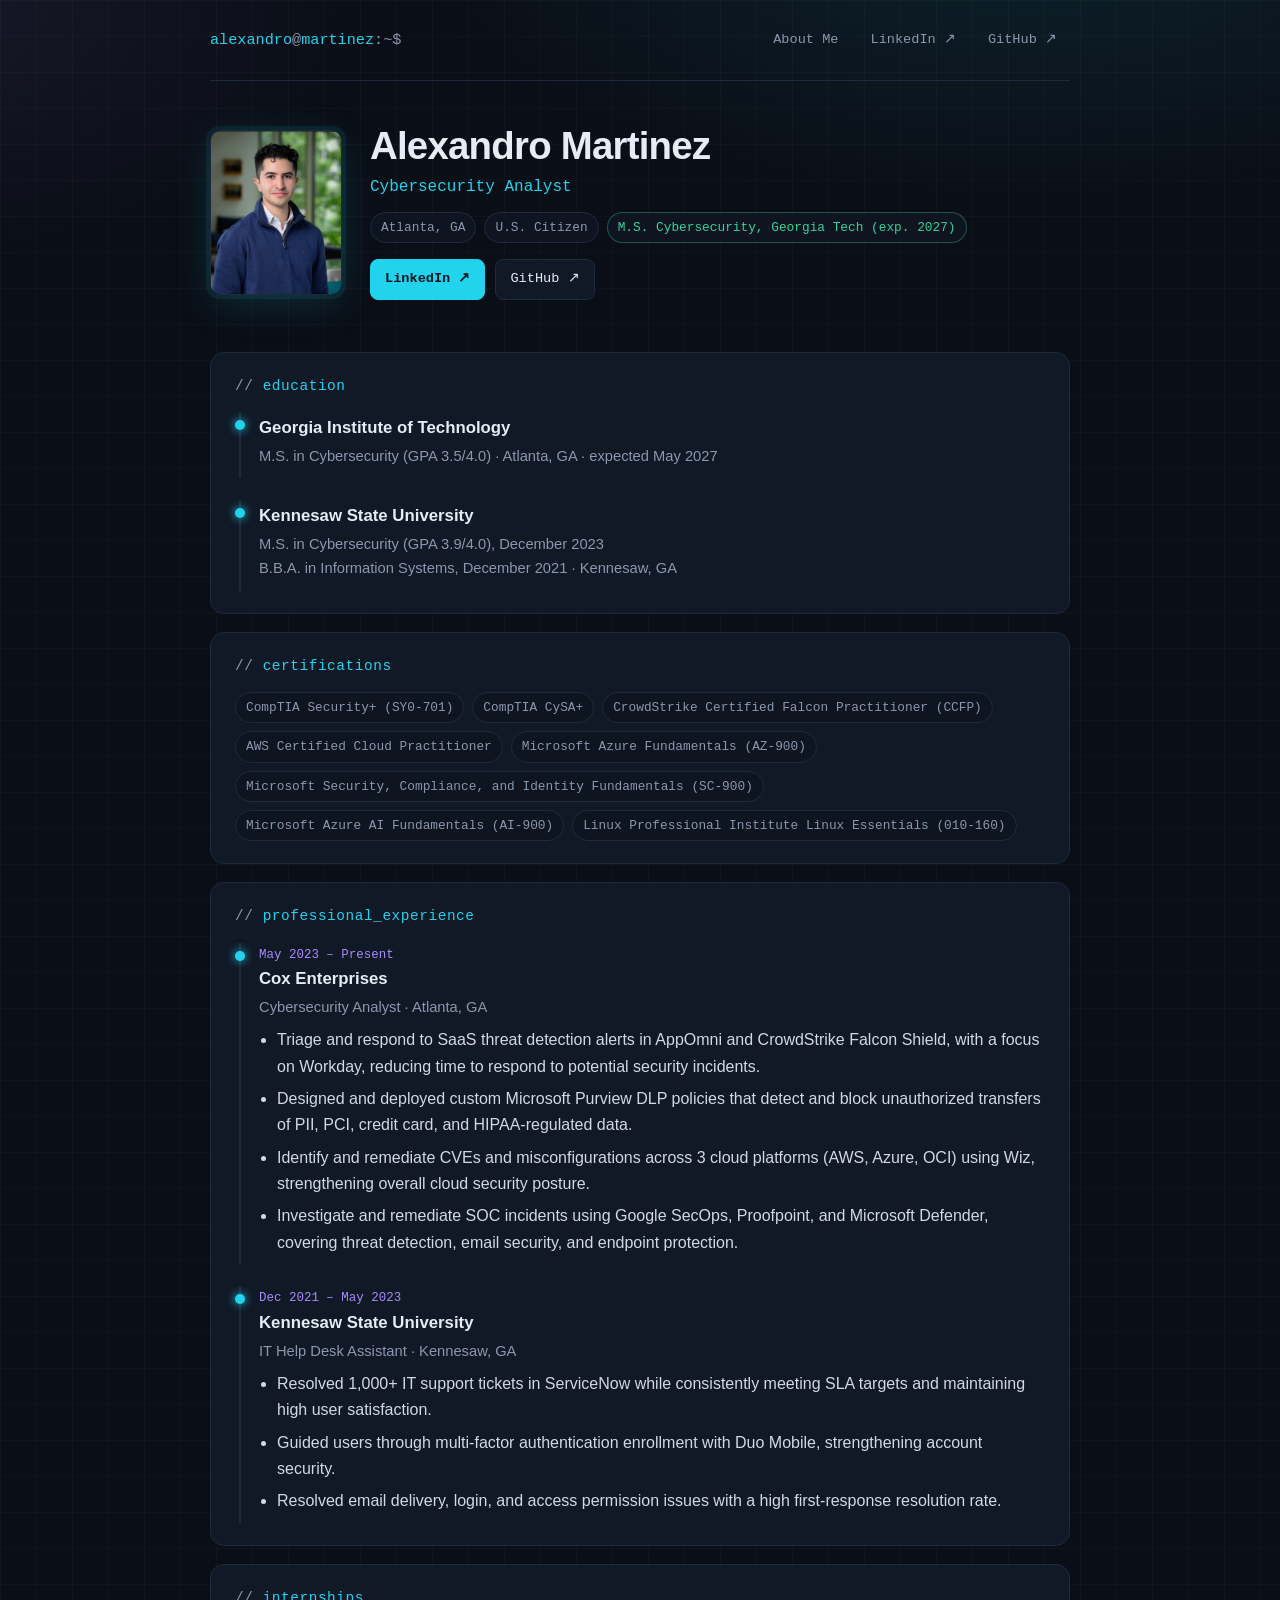
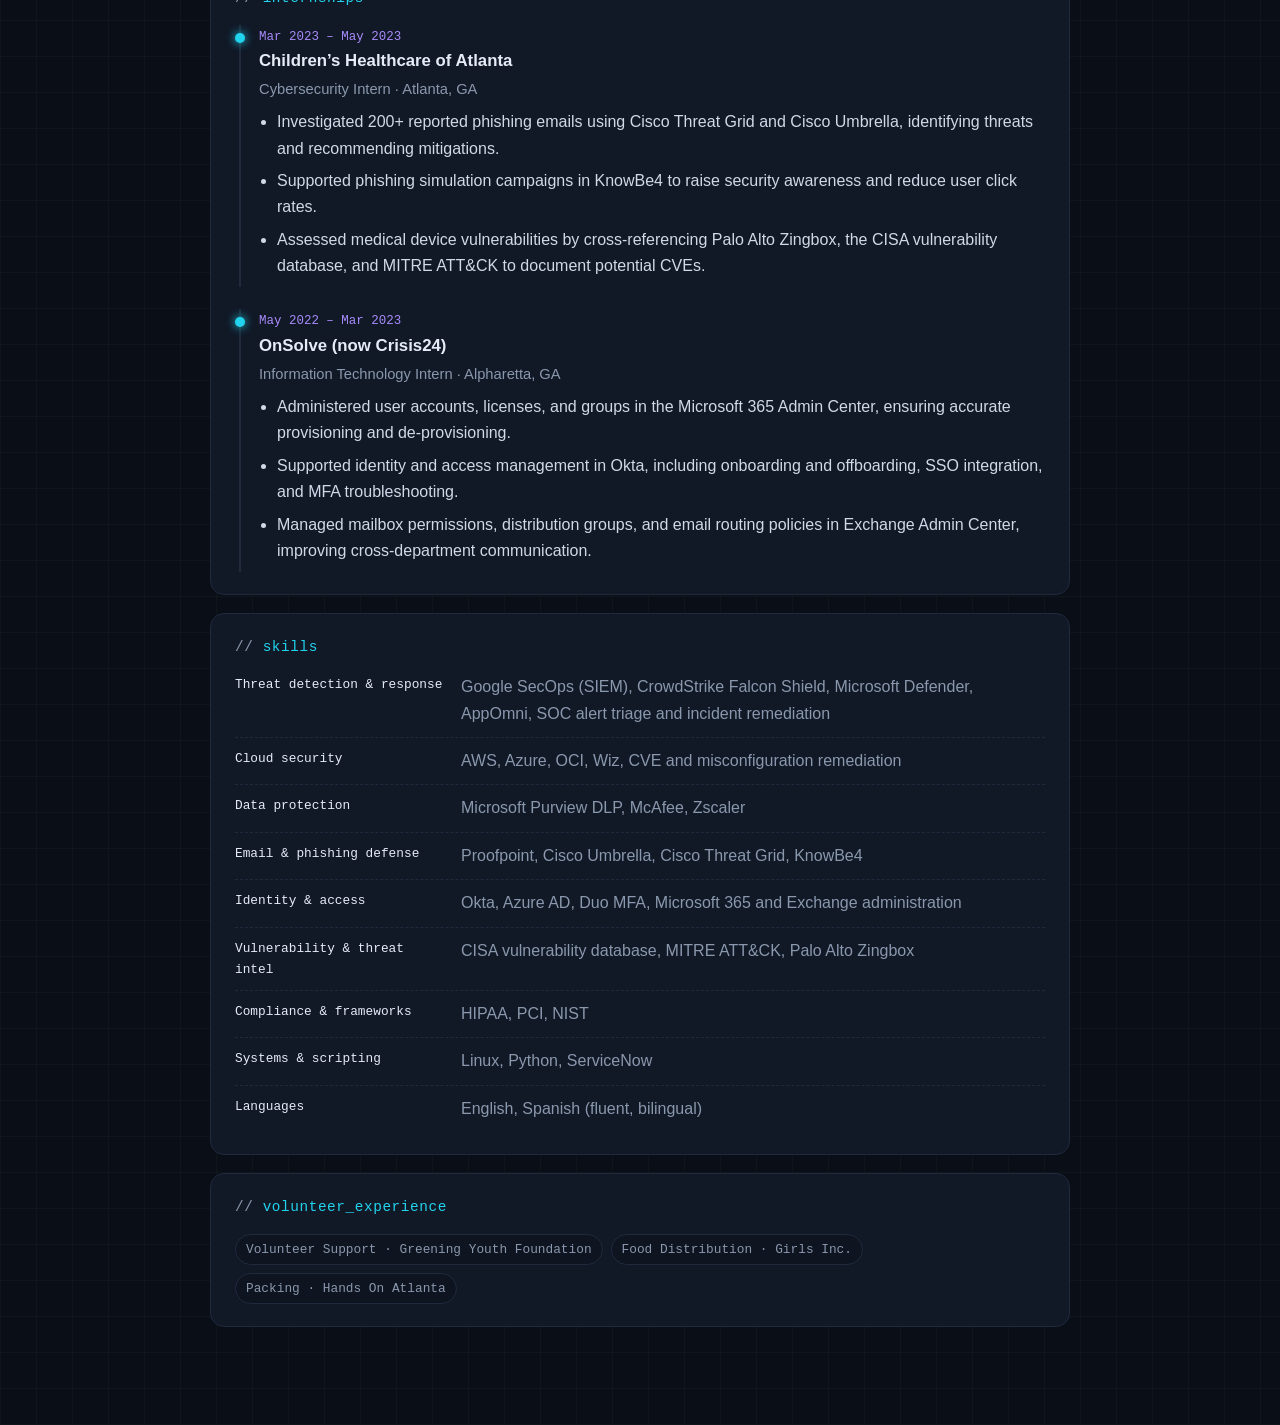
==== commit db92c2c8: "Enhance resume with education and experience details Added educational background, certifications, p" ====
--- a/index.html
+++ b/index.html
@@ -24,3 +24,105 @@
       <ul class="chips">
       <li class="chip">Atlanta, GA</li>
       <li class="chip">U.S. Citizen</li>
+      <li class="chip hl">M.S. Cybersecurity, Georgia Tech (exp. 2027)</li>
+      </ul>
+    <div class="btns">
+      <a class="btn p" href="https://www.linkedin.com/in/alexandromartinez-cybersecurity" target="_blank" rel="noopener">LinkedIn ↗</a>
+      <a class="btn" href="https://github.com/alexandromartinez11" target="_blank" rel="noopener">GitHub ↗</a>
+    </div>
+    </div>
+  </div>
+
+  <section class="card">
+    <h2>education</h2>
+    <div class="job"><h3>Georgia Institute of Technology</h3><p class="sub">M.S. in Cybersecurity (GPA 3.5/4.0) · Atlanta, GA · expected May 2027</p></div>
+    <div class="job"><h3>Kennesaw State University</h3><p class="sub">M.S. in Cybersecurity (GPA 3.9/4.0), December 2023<br>B.B.A. in Information Systems, December 2021 · Kennesaw, GA</p></div>
+  </section>
+
+  <section class="card">
+    <h2>certifications</h2>
+    <ul class="chips">
+      <li class="chip">CompTIA Security+ (SY0-701)</li>
+      <li class="chip">CompTIA CySA+</li>
+      <li class="chip">CrowdStrike Certified Falcon Practitioner (CCFP)</li>
+      <li class="chip">AWS Certified Cloud Practitioner</li>
+      <li class="chip">Microsoft Azure Fundamentals (AZ-900)</li>
+      <li class="chip">Microsoft Security, Compliance, and Identity Fundamentals (SC-900)</li>
+      <li class="chip">Microsoft Azure AI Fundamentals (AI-900)</li>
+      <li class="chip">Linux Professional Institute Linux Essentials (010-160)</li>
+    </ul>
+  </section>
+
+  <section class="card">
+    <h2>professional_experience</h2>
+      <div class="job">
+        <div class="when">May 2023 – Present</div>
+        <h3>Cox Enterprises</h3>
+        <p class="sub">Cybersecurity Analyst · Atlanta, GA</p>
+        <ul class="b">
+          <li>Triage and respond to SaaS threat detection alerts in AppOmni and CrowdStrike Falcon Shield, with a focus on Workday, reducing time to respond to potential security incidents.</li>
+          <li>Designed and deployed custom Microsoft Purview DLP policies that detect and block unauthorized transfers of PII, PCI, credit card, and HIPAA-regulated data.</li>
+          <li>Identify and remediate CVEs and misconfigurations across 3 cloud platforms (AWS, Azure, OCI) using Wiz, strengthening overall cloud security posture.</li>
+          <li>Investigate and remediate SOC incidents using Google SecOps, Proofpoint, and Microsoft Defender, covering threat detection, email security, and endpoint protection.</li>
+        </ul>
+      </div>
+      <div class="job">
+        <div class="when">Dec 2021 – May 2023</div>
+        <h3>Kennesaw State University</h3>
+        <p class="sub">IT Help Desk Assistant · Kennesaw, GA</p>
+        <ul class="b">
+          <li>Resolved 1,000+ IT support tickets in ServiceNow while consistently meeting SLA targets and maintaining high user satisfaction.</li>
+          <li>Guided users through multi-factor authentication enrollment with Duo Mobile, strengthening account security.</li>
+          <li>Resolved email delivery, login, and access permission issues with a high first-response resolution rate.</li>
+        </ul>
+      </div>
+  </section>
+
+  <section class="card">
+    <h2>internships</h2>
+      <div class="job">
+        <div class="when">Mar 2023 – May 2023</div>
+        <h3>Children’s Healthcare of Atlanta</h3>
+        <p class="sub">Cybersecurity Intern · Atlanta, GA</p>
+        <ul class="b">
+          <li>Investigated 200+ reported phishing emails using Cisco Threat Grid and Cisco Umbrella, identifying threats and recommending mitigations.</li>
+          <li>Supported phishing simulation campaigns in KnowBe4 to raise security awareness and reduce user click rates.</li>
+          <li>Assessed medical device vulnerabilities by cross-referencing Palo Alto Zingbox, the CISA vulnerability database, and MITRE ATT&amp;CK to document potential CVEs.</li>
+        </ul>
+      </div>
+      <div class="job">
+        <div class="when">May 2022 – Mar 2023</div>
+        <h3>OnSolve (now Crisis24)</h3>
+        <p class="sub">Information Technology Intern · Alpharetta, GA</p>
+        <ul class="b">
+          <li>Administered user accounts, licenses, and groups in the Microsoft 365 Admin Center, ensuring accurate provisioning and de-provisioning.</li>
+          <li>Supported identity and access management in Okta, including onboarding and offboarding, SSO integration, and MFA troubleshooting.</li>
+          <li>Managed mailbox permissions, distribution groups, and email routing policies in Exchange Admin Center, improving cross-department communication.</li>
+        </ul>
+      </div>
+  </section>
+
+  <section class="card">
+    <h2>skills</h2>
+      <div class="skill"><b>Threat detection &amp; response</b><span>Google SecOps (SIEM), CrowdStrike Falcon Shield, Microsoft Defender, AppOmni, SOC alert triage and incident remediation</span></div>
+      <div class="skill"><b>Cloud security</b><span>AWS, Azure, OCI, Wiz, CVE and misconfiguration remediation</span></div>
+      <div class="skill"><b>Data protection</b><span>Microsoft Purview DLP, McAfee, Zscaler</span></div>
+      <div class="skill"><b>Email &amp; phishing defense</b><span>Proofpoint, Cisco Umbrella, Cisco Threat Grid, KnowBe4</span></div>
+      <div class="skill"><b>Identity &amp; access</b><span>Okta, Azure AD, Duo MFA, Microsoft 365 and Exchange administration</span></div>
+      <div class="skill"><b>Vulnerability &amp; threat intel</b><span>CISA vulnerability database, MITRE ATT&amp;CK, Palo Alto Zingbox</span></div>
+      <div class="skill"><b>Compliance &amp; frameworks</b><span>HIPAA, PCI, NIST</span></div>
+      <div class="skill"><b>Systems &amp; scripting</b><span>Linux, Python, ServiceNow</span></div>
+      <div class="skill"><b>Languages</b><span>English, Spanish (fluent, bilingual)</span></div>
+  </section>
+
+  <section class="card">
+    <h2>volunteer_experience</h2>
+    <ul class="chips">
+      <li class="chip">Volunteer Support · Greening Youth Foundation</li>
+      <li class="chip">Food Distribution · Girls Inc.</li>
+      <li class="chip">Packing · Hands On Atlanta</li>
+    </ul>
+  </section>
+</div>
+</body>
+</html>
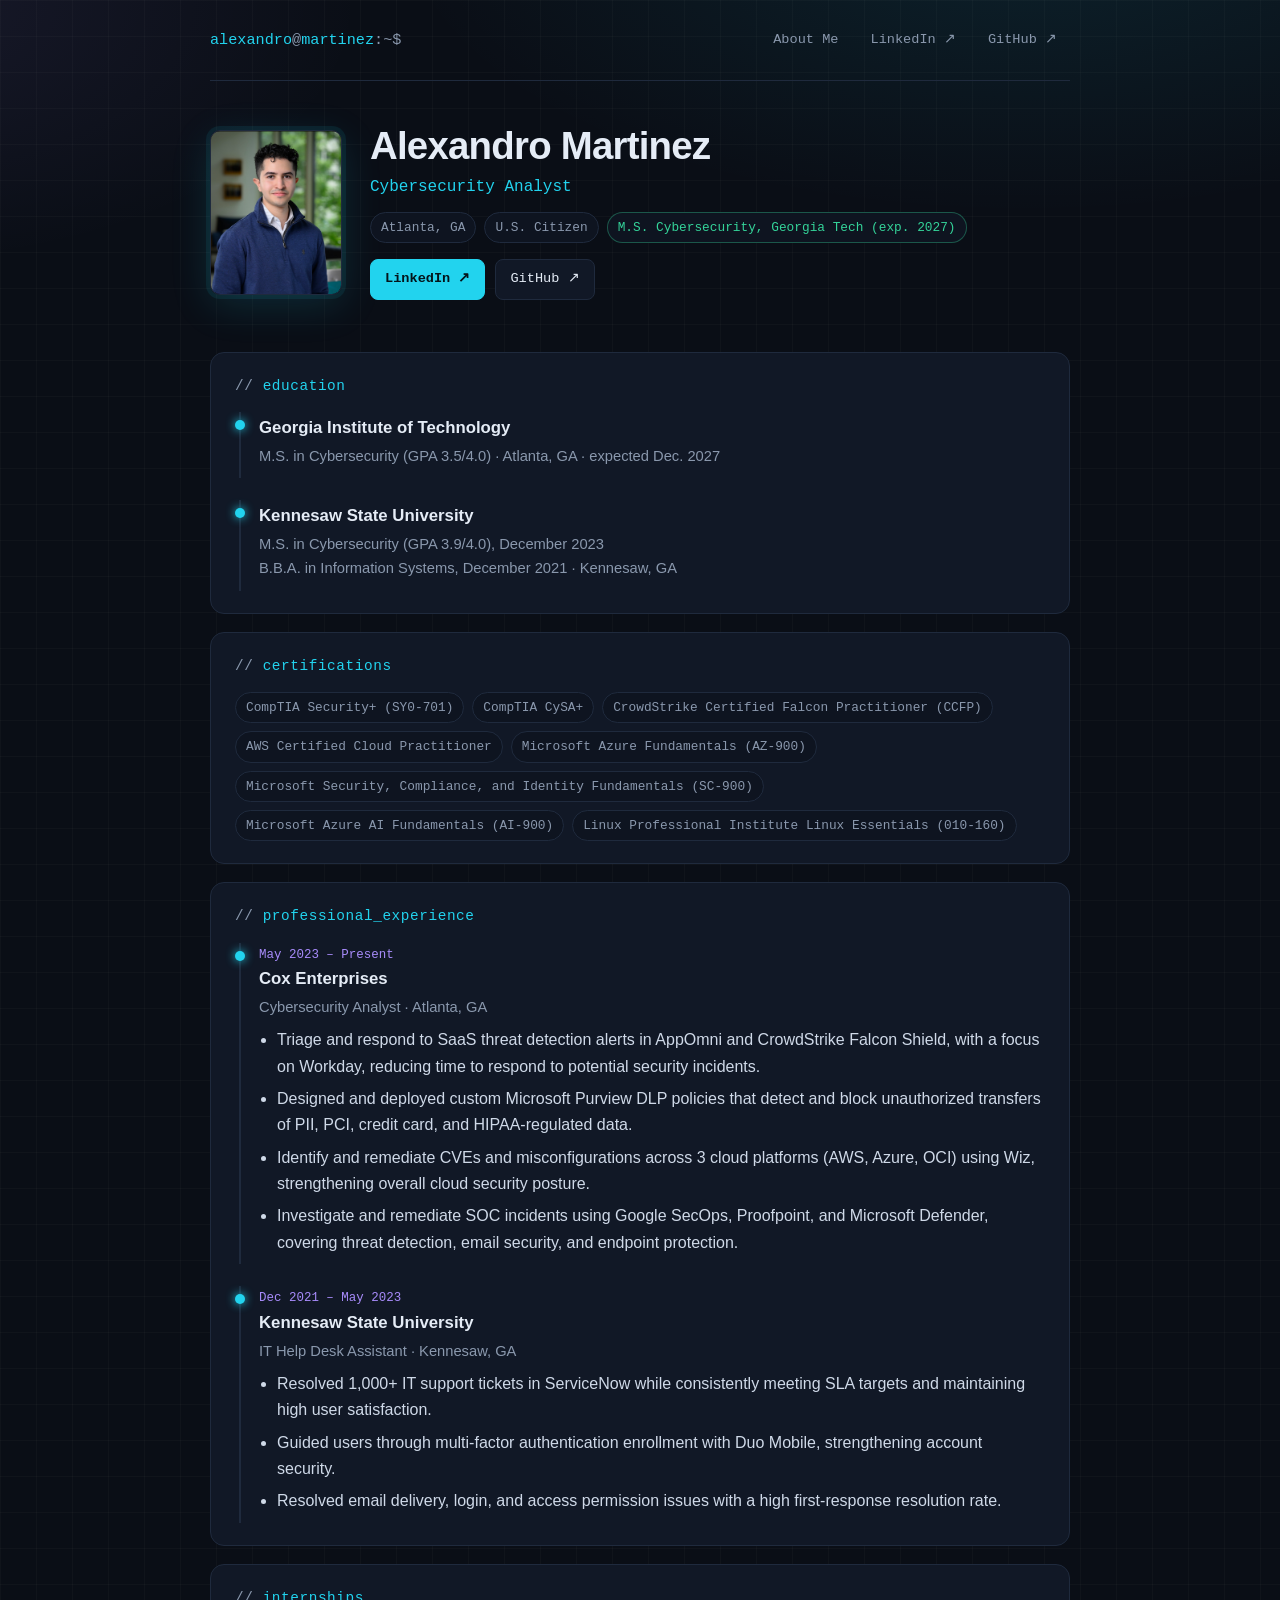
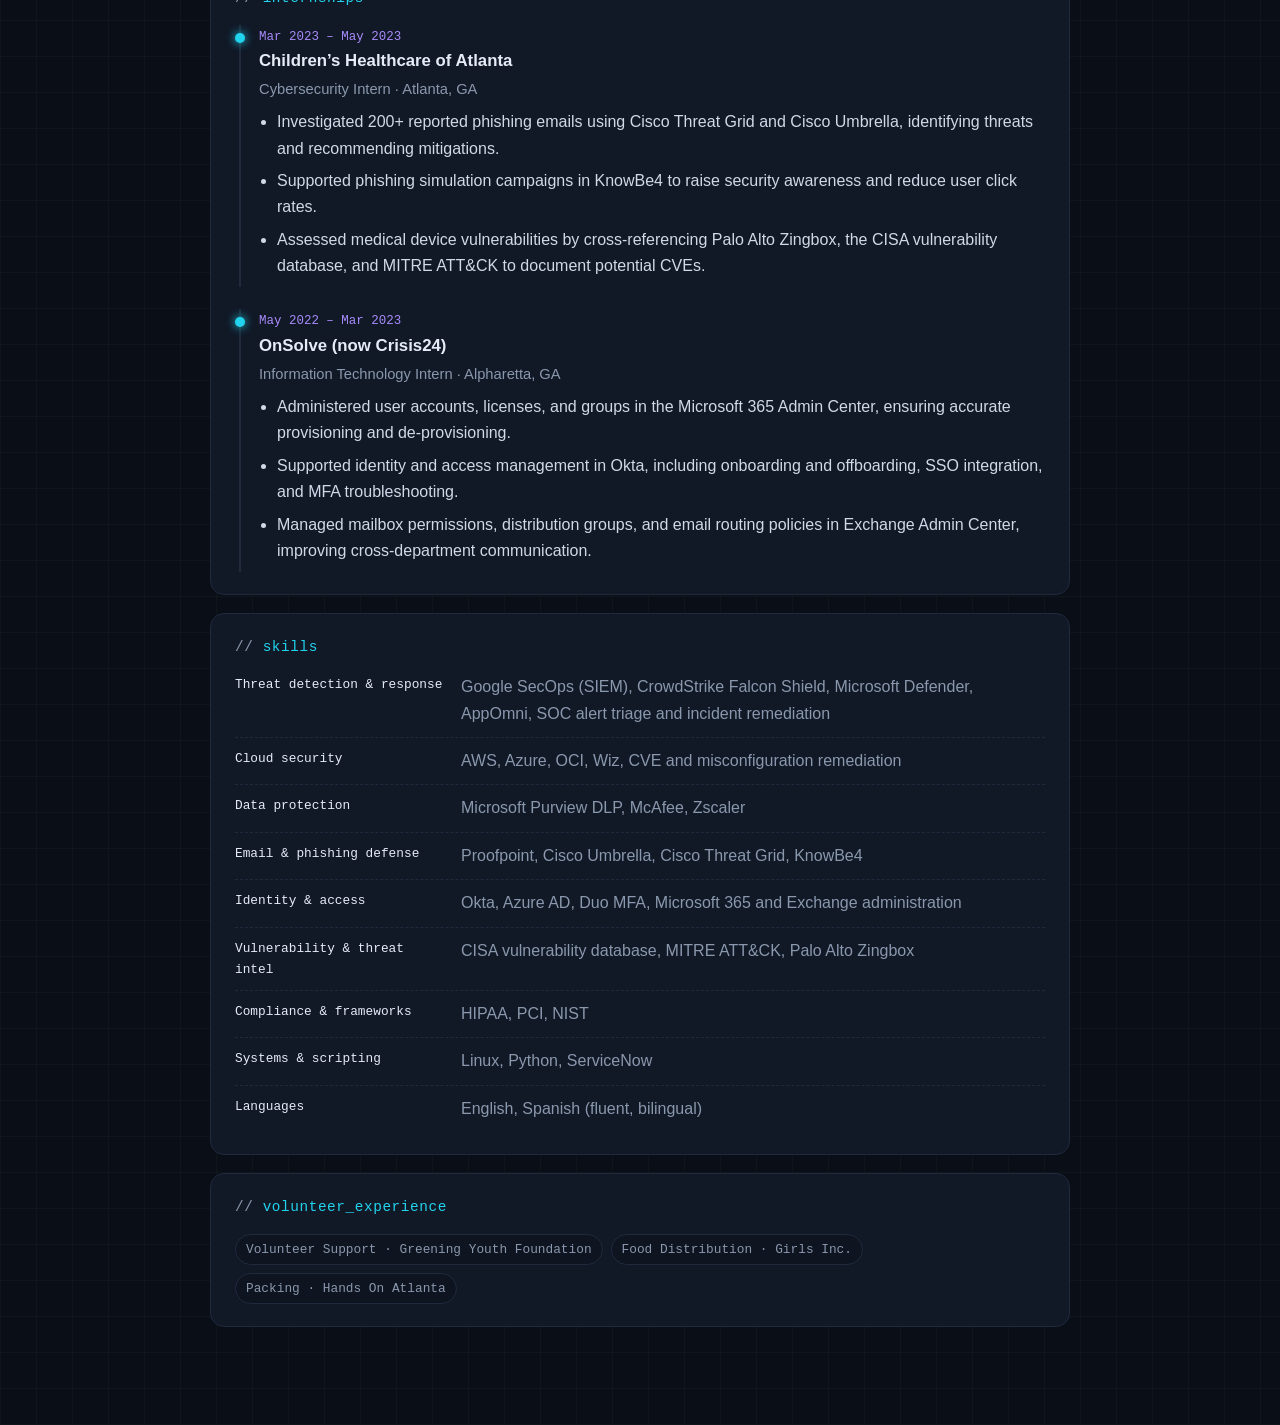
==== commit f699c8c4: "Update expected graduation date for Georgia Tech" ====
--- a/index.html
+++ b/index.html
@@ -35,7 +35,7 @@
 
   <section class="card">
     <h2>education</h2>
-    <div class="job"><h3>Georgia Institute of Technology</h3><p class="sub">M.S. in Cybersecurity (GPA 3.5/4.0) · Atlanta, GA · expected May 2027</p></div>
+    <div class="job"><h3>Georgia Institute of Technology</h3><p class="sub">M.S. in Cybersecurity (GPA 3.5/4.0) · Atlanta, GA · expected Dec. 2027</p></div>
     <div class="job"><h3>Kennesaw State University</h3><p class="sub">M.S. in Cybersecurity (GPA 3.9/4.0), December 2023<br>B.B.A. in Information Systems, December 2021 · Kennesaw, GA</p></div>
   </section>
 
